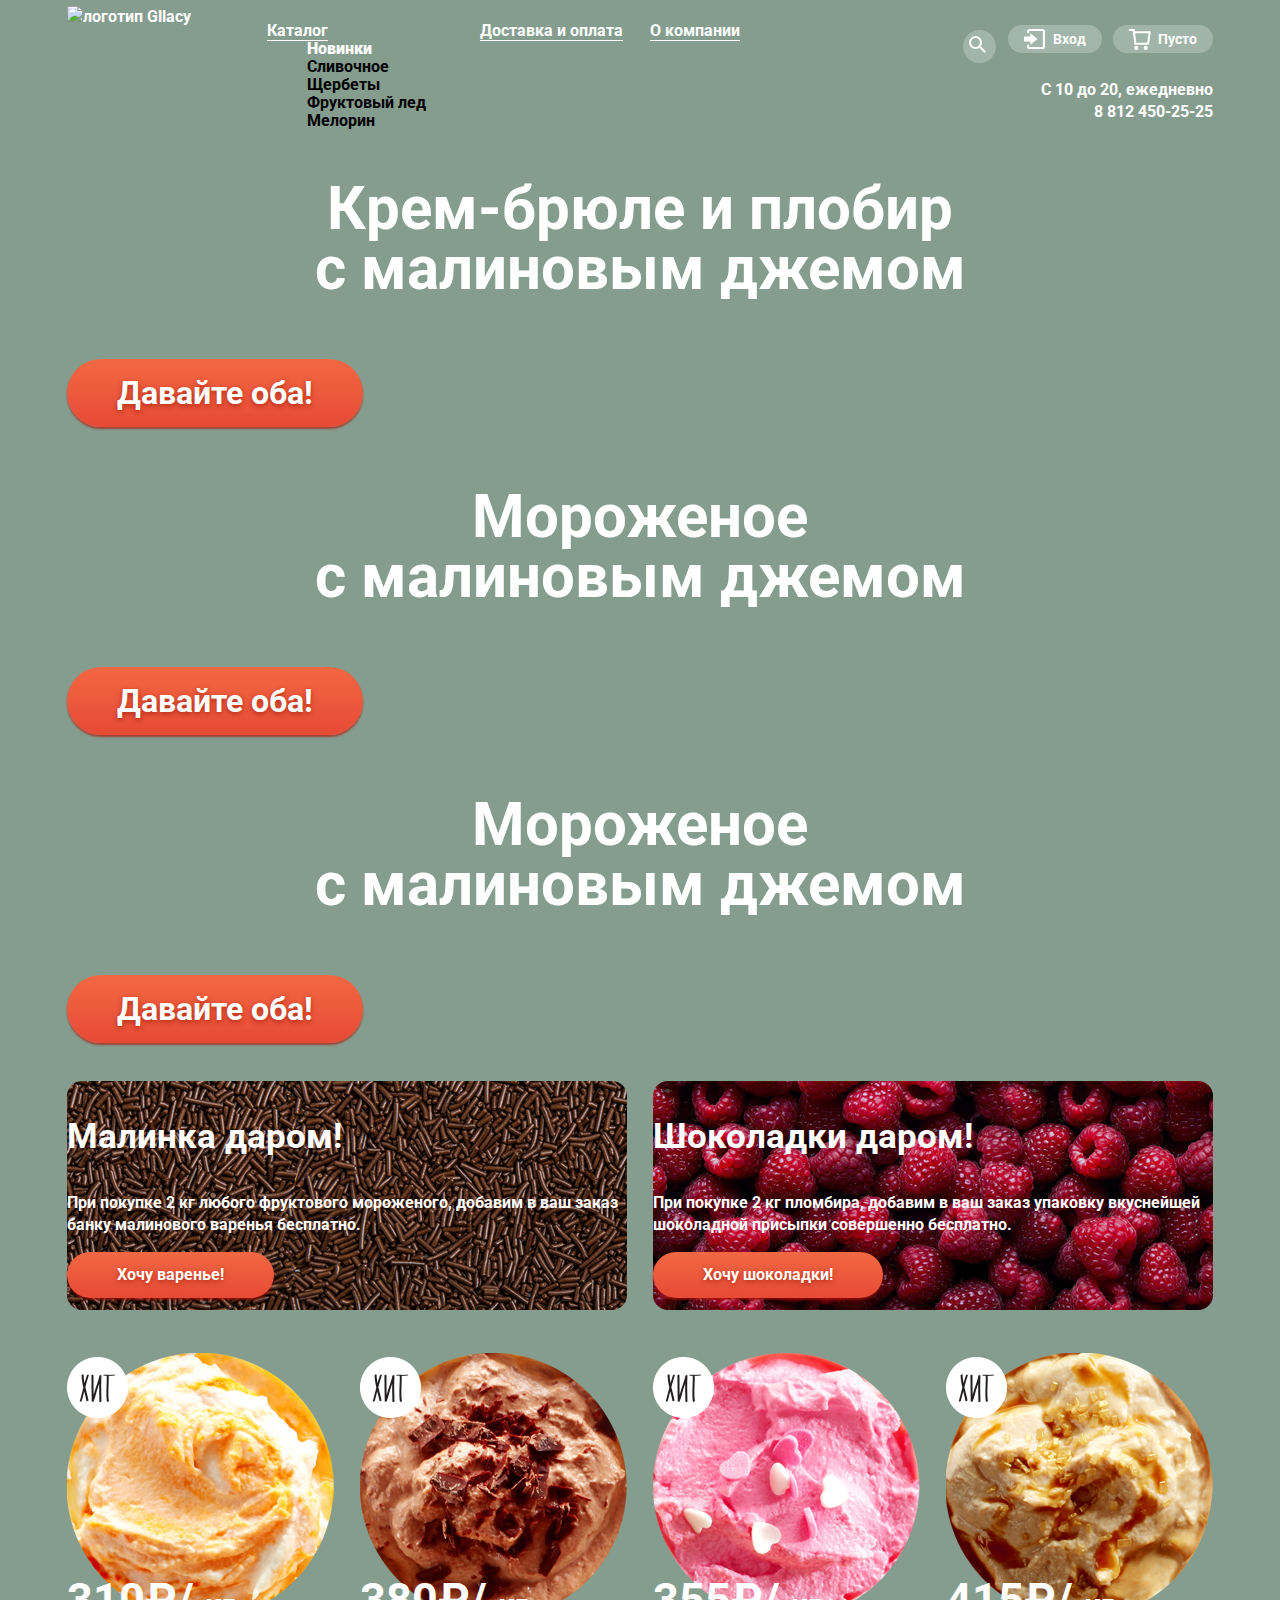
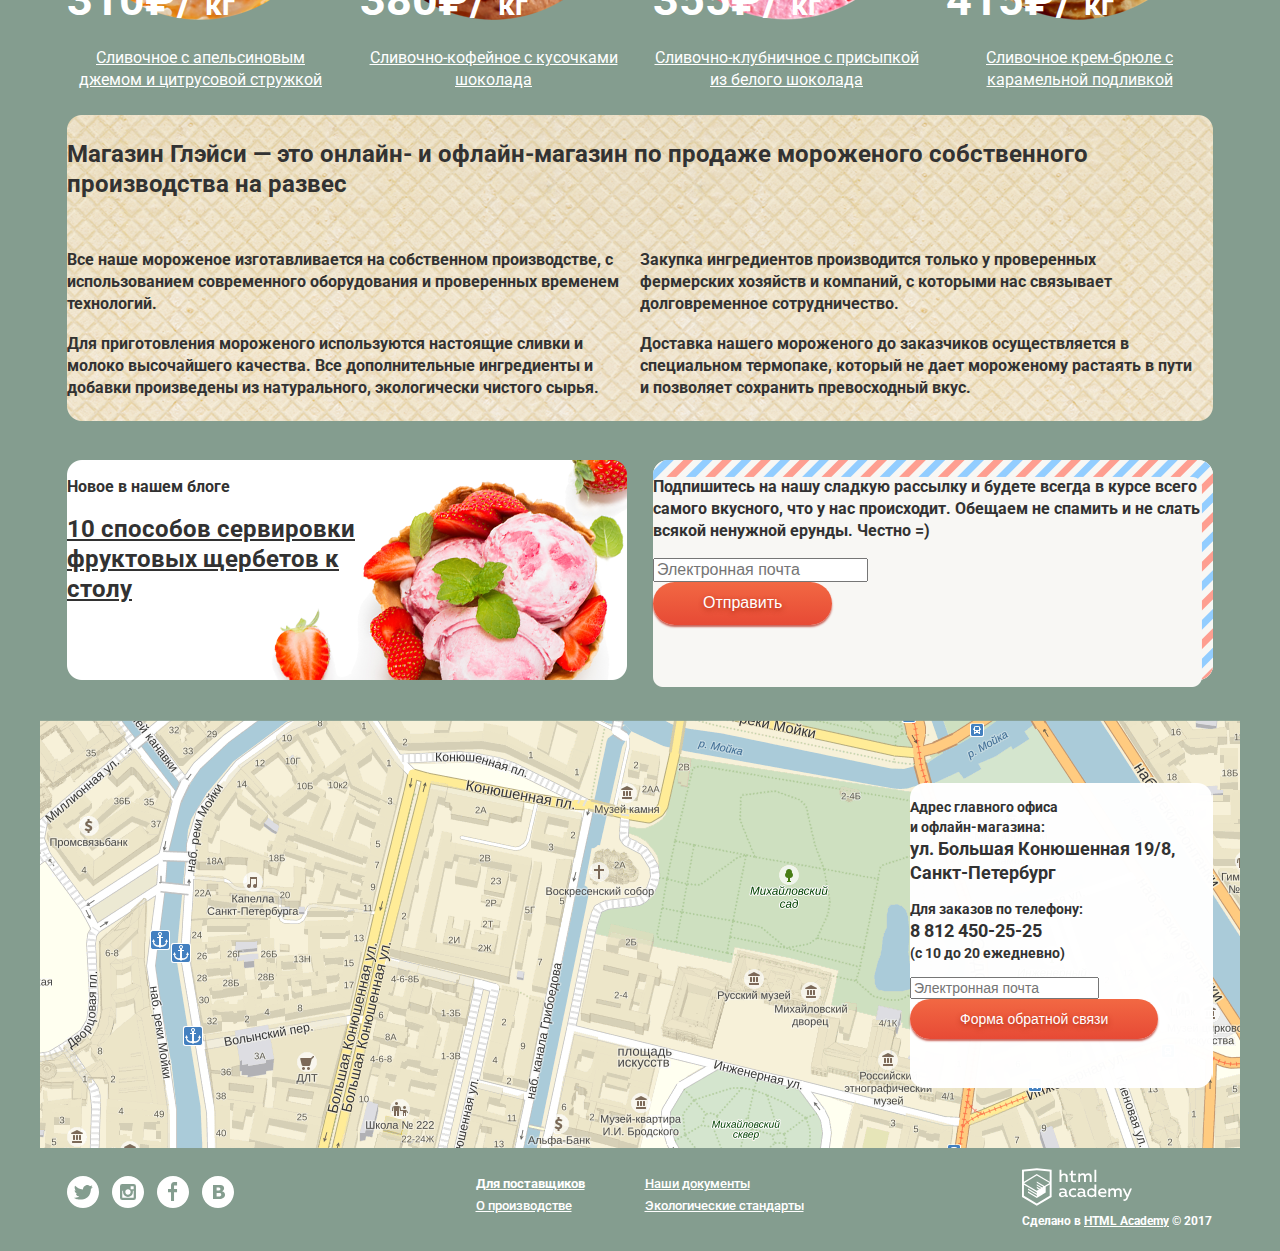
==== index.html @ 3896d51c "Сетка каталога" ====
<!DOCTYPE html>
<html lang="ru">

<head>
  <meta charset="utf-8">
  <title>HTML Academy: Глейси</title>
  <link href="css/normalize.css" rel="stylesheet">
  <link href="css/style.css" rel="stylesheet" type="text/css">
  <link href="https://fonts.googleapis.com/css?family=Roboto:400,700&amp;subset=cyrillic" rel="stylesheet">
  <!--<link href="css/outline.css" rel="stylesheet"> -->
</head>

<body>
  <header class="main-header">
    <div class="layout-header">
      <nav class="main-navigation">
        <a class="logo-header">
          <img src="img/logo.svg" alt="логотип Gllacy" width="160" height="70">
        </a>
        <ul class="site-navigation">
          <li>
            <a href="catalog.html">Каталог</a>
            <ul class="catalog-navigation">
              <li>

                <b>Новинки</b>
              </li>
              <li>
                <a href="#">Сливочное</a>
              </li>
              <li class="catalog-navigation-current">
                <a href="#">Щербеты</a>
              </li>
              <li>
                <a href="#">Фруктовый лед</a>
              </li>
              <li>
                <a href="#">Мелорин</a>
              </li>
            </ul>
          </li>
          <li>
            <a href="#">Доставка и оплата</a>
          </li>
          <li>
            <a href="#">О компании</a>
          </li>
        </ul>
        <div class="layout-header-right">
          <div class="user-navigation">
            <div class="search">
              <form class="search-form" action="https://echo.htmlacademy.ru" method="get">
                <button class="header-button" type="submit"></button>
                <!-- <input type="search" placeholder="Что ищем?"> -->
              </form>
            </div>
            <div class="login-header">
              <a class="login-link" href="login.html">Вход</a>
            </div>
            <div class="header-bag">
              <a class="bag" href="#">Пусто</a>
            </div>
          </div>
          <div class="header-contacs">
            <p class="header-mode"> С 10 до 20, ежедневно
              <br>
              <a href="tel:88124502525" class="header-tel">8 812 450-25-25</a>
            </p>
          </div>
        </div>
      </nav>
    </div>
  </header>
  <main>
    <div class="layout-container">
      <h1 class="visually-hidden">Gllacy Shop</h1>
      <section class="slider">
        <h2 class="visually-hidden">Слайдер</h2>
        <div class="main-slider">
          <div class="page-slider">
            <h3 class="slider-hidden">Крем-брюле и плобир
              <br> с малиновым джемом</h3>
            <a href="#" class="button">Давайте оба!</a>
          </div>
          <div class="page-slider">
            <h3 class="slider-hidden">Мороженое
              <br> с малиновым джемом</h3>
            <a href="#" class="button">Давайте оба!</a>
          </div>
          <div class="page-slider">
            <h3 class="slider-hidden">Мороженое
              <br> с малиновым джемом</h3>
            <a href="#" class="button">Давайте оба!</a>
          </div>
        </div>
      </section>
      <section class="gifts">
        <h2 class="visually-hidden">Акции</h2>
        <ul class="gifts-conditions">
          <li>
            <h3 class="hidden-gifts">Малинка даром!</h3>
            <p class="gifts-conditions-text">При покупке 2 кг любого фруктового мороженого, добавим в ваш заказ банку малинового варенья бесплатно.</p>
            <a href="#" class="button">Хочу варенье!</a>
          </li>
          <li>
            <h3 class="hidden-gifts">Шоколадки даром!</h3>
            <p class="gifts-conditions-text">При покупке 2 кг пломбира, добавим в ваш заказ упаковку вкуснейшей шоколадной присыпки совершенно бесплатно.</p>
            <a href="#" class="button">Хочу шоколадки!</a>
          </li>
        </ul>
      </section>
      <section class="items">
        <h2 class="visually-hidden">Товары-хиты</h2>
        <ul class="product-items">
          <li class="item-container">
            <a href="#">
              <img src="img/ice-cream1.png" alt="сливочное мороженое" width="267" height="267">
              <h3 class="hidden-icecream">Сливочное с апельсиновым джемом и цитрусовой стружкой</h3>
              <div class="price">310₽/
                <span class="kilo">кг</span>
              </div>
              <div class="item-hit"></div>
            </a>
          </li>
          <li class="item-container">
            <a href="#">
              <img src="img/ice-cream2.png" alt="сливочное мороженое" width="267" height="267">
              <h3 class="hidden-icecream">Сливочно-кофейное с кусочками шоколада</h3>
              <div class="price">380₽/
                <span class="kilo">кг</span>
              </div>
              <div class="item-hit"></div>
            </a>
          </li>
          <li class="item-container">
            <a href="#">
              <img src="img/ice-cream3.png" alt="сливочное мороженое" width="267" height="267">
              <h3 class="hidden-icecream">Сливочно-клубничное с присыпкой из белого шоколада</h3>
              <div class="price">355₽/
                <span class="kilo">кг</span>
              </div>
              <div class="item-hit"></div>
            </a>
          </li>
          <li class="item-container">
            <a href="#">
              <img src="img/ice-cream4.png" alt="сливочное мороженое" width="267" height="267">
              <h3 class="hidden-icecream">Сливочное крем-брюле с карамельной подливкой</h3>
              <div class="price">415₽/
                <span class="kilo">кг</span>
              </div>
              <div class="item-hit"></div>
            </a>
          </li>
        </ul>
      </section>
      <section class="features">
        <h2 class="visually-hidden">Преимущества</h2>
        <div class="features-container">
          <p class="features-text">Магазин Глэйси — это онлайн- и офлайн-магазин по продаже мороженого собственного производства на развес</p>
          <ul class="features-list">
            <li class="features-item">Все наше мороженое изготавливается на собственном производстве, с использованием современного оборудования и
              проверенных временем технологий.</li>
            <li class="features-item">Для приготовления мороженого используются настоящие сливки и молоко высочайшего качества. Все дополнительные
              ингредиенты и добавки произведены из натурального, экологически чистого сырья.</li>
            <li class="features-item">Закупка ингредиентов производится только у проверенных фермерских хозяйств и компаний, с которыми нас связывает
              долговременное сотрудничество.</li>
            <li class="features-item">Доставка нашего мороженого до заказчиков осуществляется в специальном термопаке, который не дает мороженому растаять
              в пути и позволяет сохранить превосходный вкус.</li>
          </ul>
        </div>
      </section>
      <section class="blog">
        <h2 class="visually-hidden">Блог и рассылка</h2>
        <article class="article-item">
          <p class="blog-new">Новое в нашем блоге</p>
          <a href="#" class="hidden-article">10 способов сервировки фруктовых щербетов к столу </a>
        </article>
        <div class="sending-email">
          <form class="sending-form" action="https://echo.htmlacademy.ru" method="post">
            <p class="sending-text">Подпишитесь на нашу сладкую рассылку и будете всегда в курсе всего самого вкусного, что у нас происходит. Обещаем
              не спамить и не слать всякой ненужной ерунды. Честно =) </p>
            <input type="email" name="sending" id="sending-id" placeholder="Электронная почта">
            <br>
            <input class="button" type="submit" value="Отправить">
          </form>
        </div>
      </section>
    </div>
    <section class="map-container">
      <h2 class="visually-hidden">Карта</h2>
      <div class="map">
        <div class="address-text">
          <p class="address">Адрес главного офиса
            <br> и офлайн-магазина:
            <br>
            <b>ул. Большая Конюшенная 19/8,
              <br> Санкт-Петербург</b>
          </p>
          <p class="tel">
            Для заказов по телефону:
            <br>
            <a href="tel:88124502525">
              <b>8 812 450-25-25</b>
            </a>
            <br> (с 10 до 20 ежедневно)</p>
          <form class="email-form" action="https://echo.htmlacademy.ru" method="post">
            <input type="email" name="email" placeholder="Электронная почта">
            <input type="submit" class="button" value="Форма обратной связи">
          </form>
        </div>
      </div>
    </section>
    </div>
  </main>
  <footer class="main-footer">
    <div class="conteiner">
      <ul class="footer-social">
        <li>
          <a class="social-button" href="#"></a>
        </li>
        <li>
          <a class="social-button" href="#"></a>
        </li>
        <li>
          <a class="social-button" href="#"></a>
        </li>
        <li>
          <a class="social-button" href="#"></a>
        </li>
      </ul>

      <ul class="footer-navigation">
        <li>
          <a href="#" class="bold-item">Для поставщиков</a>
        </li>
        <li>
          <a href="#">О производстве</a>
        </li>
        <li>
          <a href="#">Наши документы</a>
        </li>
        <li>
          <a href="#">Экологические стандарты</a>
        </li>
      </ul>

      <div class="footer-copyright">
        <a class="footer-logo" href="https://htmlacademy.ru">
          <img src="img/logo-htmlacademy-small.svg" alt="HTML Academy лого" width="110" height="40">
        </a>
        <p>Cделано в
          <a class="footer-link" href="https://htmlacademy.ru">HTML Academy</a> © 2017
        </p>
      </div>
    </div>
  </footer>


  <!-- <section class="modal modal-login">
    <h2 class="visually-hidden">Личный кабинет</h2>
    <form class="login-form" action="https://echo.htmlacademy.ru" method="post">
      <input type="email" name="email" id="email-id" placeholder="Электронная почта">
      <br>
      <input type="password" name="password" id="password-id" placeholder="Пароль">
      <br>
      <input type="submit" value="Отправить" class="button">
      <div class="links">
        <a href="#">Забыли пароль?</a>
        <br>
        <a href="#">Новая регистрация</a>
      </div>
    </form>


  </section>

  <section class="modal modal-form">
    <h2>Мы обязательно вам ответим!</h2>
    <form class="feedback" method="post" action="https://echo.htmlacademy.ru">
      <input type="text" name="name" id="name-feedback" placeholder="Как вас зовут?">
      <br>
      <input type="email" name="email" id="email-feedback" placeholder="Ваша почта для ответа?">
      <br>
      <textarea name="text" rows="6" placeholder="Напишите что-нибудь..."></textarea>
      <br>
      <input type="submit" value="Отправить" class="button">
      <br>
    </form>

    <span class="modal-close">x</span>
  </section> -->

</body>

</html>
---- css/style.css ----
body {
    margin:0;
    padding: 0;

    font-family: 'Roboto', Arial, sans-serif;
    font-size: 16px;
    line-height: 22px;
    font-weight: 700; /* не знаю как определить */
    color: #ffffff;

    background-color: #849d8f;
    background-image: url("../img/background.jpg");
    background-repeat: no-repeat;
    background-position-x: 50%;
    
}

a {
    text-decoration: none;
}

.header-tel {
    color: #ffffff;
}

.site-navigation,
.catalog-navigation,
.user-navigation {
    list-style: none;
    font-size: 16px;
    line-height: 18px;
    font-weight: 400px;
}

.site-navigation {
    color: #ffffff;    
}

.site-navigation a {
    color: #ffffff;
    border-bottom: 1px solid;
}

.site-navigation a:hover {
    background-color: #f7f6f3;
    border-radius: 50px;
    padding: 5px 10px;
    color:#333333;
    border-bottom: none;
}

.site-navigation a:focus {
    background-color: #ededed;
    border-radius: 50px;
    padding: 5px 10px;
    color:#333333;
    border-top: 1px solid #696968;
    border-bottom: none;
}

.site-navigation a:active {
    background-color: #ededed;
    border-radius: 50px;
    padding: 5px 10px;
    color:#333333;
    border-bottom: none;
}

.catalog-navigation a{
  color: #000000;
  border-bottom: none;
}

.catalog-navigation a:hover {
  background-color: #fbded7;
  color: #000000;
}


.catalog-navigation a:focus {
    background-color: #d07058;
    color: #ffffff;
}

.catalog-navigation a:active {
    background-color: #f6b5a5;
    color: #000000;
}

.login-header a {
    background-image: url("../img/entrance-wight.svg");
    background-size: 22px;
    background-repeat: no-repeat;
    width: 93px;
    height: 33px;
    font-size: 14px;
    color: #ffffff;
    line-height: 16px;
    border-radius: 40px;
    background-color: #a1b5aa;
    background-position: 16px 50%;
    padding: 6px 16px 6px 45px;   

}

.login-header a:hover {
    background-image: url("../img/entrance.svg");
    color: #000000;
    background-color: #f8f7f4;
}

.search button {
    background-image: url("../img/loupe.svg");
    background-repeat: no-repeat;
    width: 33px;
    height: 33px;
    border-radius: 50%;
    background-color: #a1b5aa;
    background-position: 40% 40%;
    border: none;
    outline: none;

}

.search button:hover {
    background-image: url("../img/loupe-black.svg");
    background-color: #f8f7f4; 
}

.header-bag a {
    background-image: url("../img/basket.svg");
    background-size: 22px;
    background-color: #a1b4a9;
    background-repeat: no-repeat;
    width: 119px;
    height: 33px;
    font-size: 14px;
    color: #ffffff;
    line-height: 16px;
    border-radius: 40px;
    background-position: 16px 50%;
    padding: 6px 16px 6px 45px;   

}

/* .header-bag a:hover {
    background-image: url("../img/basket-red.svg");
    background-repeat: no-repeat;
    color: #323232;
    background-color: #f8f7f4;
    width: 119px;
    height: 33px;
    font-size: 14px;
    line-height: 16px;
    border-radius: 40px;
    background-position: 16px 50%;
    padding: 6px 16px 6px 45px;
} */

.main-slider h3 {
    font-size: 60px;
    line-height: 60px;
    text-align: center;
}

.main-slider a {
    font-size: 32px;
    line-height: 44px;
    text-align: center;
}

.button {
    display: inline-block;
    padding: 12px 50px;
   
    
    vertical-align: top;
    color: #ffffff;
    text-decoration: none;
    text-shadow: 0 2px 5px rgba(160, 32, 11, 0.76);
   
    background: #f26843;
    background: -moz-linear-gradient(top, #f26843 0%, #e74a35 100%);
    background: -webkit-linear-gradient(top, #f26843 0%, #e74a35 100%);
    background: linear-gradient(to bottom, #f26843 0%, #e74a35 100%);
    border-radius: 100px;
    box-shadow: 0 2px 2px rgba(172, 16, 0, 0.64);
}
   
.button:hover {
    background: -moz-linear-gradient(top, #f58669 0%, #ec6f5e 100%);
    background: -webkit-linear-gradient(top, #f58669 0%, #ec6f5e 100%);
    background: linear-gradient(to bottom, #f58669 0%, #ec6f5e 100%);
    box-shadow: 0 2px 2px rgba(172, 16, 0, 1);
}
   
.button:active {
    background: -moz-linear-gradient(top, #d84732 0%, #e1613e 100%);
    background: -webkit-linear-gradient(top, #d84732 0%, #e1613e 100%);
    background: linear-gradient(to bottom, #d84732 0%, #e1613e 100%);
    box-shadow: inset 0 2px 2px rgba(172, 16, 0, 1);
}   

.gifts-conditions {
    list-style: none;
}

.gifts-conditions h3 {
    font-size: 35px;
    line-height: 41px;
}

.gifts-conditions li:first-of-type {
    background-image: url("../img/choco-back.png"); 
    width: 560px;
    height: 229px;    
}

.gifts-conditions li:last-of-type {
    background-image: url("../img/razz-back.png"); 
    width: 560px;
    height: 229px;    
}

.product-items {
    list-style: none;
}

.product-items a{
    text-decoration: none;
    color: #ffffff;
}

.product-items h3{
    font-size: 16px;
    line-height: 22px;
    font-weight: 400;
    text-decoration: underline;
    color: #ffffff;
}

.item-hit {
    background-image: url("../img/hit.svg"); /* Не получилось=((*/
   
}

.features-container {
    color: #323232;
    width: 1146px;
    height: 306px;  

    background-image: url("../img/back-fon.png");
    border-radius: 10px 10px;
    background-repeat: no-repeat;
}
.features-text {
    font-size: 24px;
    line-height: 30px;
    font-weight: 700;
}

.features-list {
    font-size: 16px;
    line-height: 22px;
    font-weight: 700;
}

.article-item {
    color: #323232;
    width: 560px;
    height: 220px;  
    background-image: url("../img/strawberry-back.png");
    border-radius: 10px 10px;    
}

.blog-new {
    font-size: 16px;
    line-height: 22px;
}

.hidden-article {
    font-size: 24px;
    line-height: 30px;
    text-decoration: underline; 
    color: #323232;
    display: block;
    width: 335px;
}

.article-item a:hover,
.article-item a:focus {
    color: #323232;
}

.sending-email {
    background-image: url("../img/mail-back.png");
    border-radius: 10px 10px;
    width: 560px;
    height: 220px; 
}

.sending-form {
    font-size: 16px;
    line-height: 22px;
    color: #323232;
    width: 549px;
    height: 211px; 

    background-image: url("../img/mail-back2.png");
      
}

.map {
    background-image: url("../img/map.png");
    width: 1200px;
    height: 430px;  
}

.address-text {
    background-image: url("../img/contacs.png");
    width: 302px;
    height: 305px;  
    font-size: 14px;
    line-height: 20px;
    color: #323232;
}

.address-text b {
    font-size: 18px;
    line-height: 24px;
    font-weight: bold;
    color: #323232
}

.address-text a:hover,
.address-text a:focus {
    color: #323232;
}

.footer-link {
    font-size: 12px;
    line-height: 18px;
    color: #ffffff;
    text-decoration: underline;
}

.footer-copyright {
    font-size: 12px;
    line-height: 18px;
    color: #ffffff;
}
.footer-copyright a:hover,
.afooter-copyright a:focus {
    color: #ffffff;
}

.footer-social {
    list-style: none;
}

.footer-navigation {
    list-style: none;
}

.login-form {
    background-image: url("../img/login-form-back.png");
    width: 313px;
    height: 252px;  
   
}

.breadcrumbs_catalog {
    color: #ffffff;
    font-size: 14px;
    line-height: 16px;
    list-style: none;
}

.breadcrumbs_catalog a {
    color: #ffffff;
    text-decoration: underline;
}

.footer-navigation a {
  color: #ffffff;
  font-size: 13px;
  line-height: 18px;
  font-weight: 500;
  text-decoration: underline;
}

a.bold-item {
    font-weight: 700;
}

.links a {
    color: #323232;
    text-decoration: underline;
}

.bag-products a {
    color: #323232;
    
}
.bag-products {
    font-size: 13px;
    line-height: 16px;
    color: #323232;
    font-weight: 600;

    
} 

.sum-text {
    font-size: 15px;
    line-height: 18px;
    color: #323232;
    font-weight: 600;
}

.items-catalog {
    color: #ffffff;
    font-weight: 700;
}

.items-catalog h3 {
    font-size: 16px;
    line-height: 22px;
    text-decoration: underline;
    font-weight: 400;
}
.price {
    font-size: 45px;
    line-height: 45px;
    color: #ffffff;
    font-weight: 700;
}

.kilo {
    font-size: 30px;
    line-height: 45px;
    color: #ffffff;
    font-weight: 700;
}

.pagination-list a {
    font-size: 16px;
    line-height: 18px;
    color: #ffffff;
    list-style: none;
}

.pagination-item-current {
    border-radius: 100%;
    background-color: #ffffff;
    display: block;
     
   
    width: 27px;
    height: 26px;
    
}

.pagination-item-current a{
    color: #323232;
    font-size: 16px;
    line-height: 18px; 
  
}

.pagination-list  {
    list-style: none;
}

.footer-social a{
    color: #ffffff;
}

form .button {
    border:none;
}

.button-catalog {
    background-color: #a6b7ad;
    color: #ffffff;
    font-size: 16px;
    line-height: 18px; 
    font-weight: bold;
    border-radius: 100px;
    border: 2px solid #ffffff;
    padding: 5px 10px;
}

.button-catalog:hover {
    background-color: #fbfcfb;
    color: #323232;
    font-size: 16px;
    line-height: 18px; 
    font-weight: bold;
}
   
.button-catalog:active {
    background-color: #eaeaea;
    box-shadow: inset 0 2px 2px rgba(138, 139, 138, 1);
}    

.sort select,
.radio-fat,
.additive-checkbox,
.range-price {
    background-color: #aabab0;
    border-radius: 50px;
    padding: 5px 10px;
    color: #ffffff;
}

.visually-hidden {
    display: none;
}

/* ---------Временно для сетки---------- */

html,
body {
/* Временно для сетки */
    
    min-height: auto;
    min-width: 1200px; 
    margin: auto; 
}

body {
    /* Временно для сетки */
  /*  background-image: url("../img/fon-test.jpg");*/
    background-size: 1200px auto;
    margin: 0 auto;
    padding: 0;
    margin-left: 0;  

    /* Временно для сетки */
    min-width: 1200px;
    min-height: auto;    
   
}

.main-header {
    margin-top: 6px;
    padding-left: 0px;
  
    /* Временно для сетки */
    min-height: 113px;
}

.layout-header {
    margin: 0 auto;
    width: 1146px;
    padding: 0;
}

.main-navigation {
    height: 100px;
    width: 100%;
    background-color: transparent; 
    padding: 0;  
    
    /* Временно для сетки */
    display: flex;
    flex-direction: row;
    justify-content: space-between;   
    flex-wrap: wrap;
    margin: 0 auto;
}



.logo-header {
    height: 65px;
    width: 155px;   
    
}

.site-navigation {
    height: 48px;
    width: 675px;
    display: flex;
    justify-content: flex-start;
}

.site-navigation li {
    margin-right: 27px;
}

.current-item {
    background-color: #d07058;
    border-radius: 40px;
    padding: 7px 15px;
    border: none;
}

.layout-header-right {
    display: flex;
    flex-direction: row;
    justify-content: flex-end;
    flex-wrap: wrap;
    align-content: flex-start;
    width: 267px;
    height: 114px;
    margin-top: 24px;
}


.user-navigation {
    height: 33px;
    width: 267px;
    display: flex;
    flex-direction: row;
    justify-content: flex-end;

}

.login-header {
    margin: 0;
    padding: 0;
    height: 33px;
    width: 93px;
    margin-right: 12px;
}

.search {
    margin-right: 12px;   
}

.header-bag {
    margin: 0;
    padding: 0;
    height: 33px;
}

.header-contacs {
    height: 58px;
    width: 267px;
}

.header-mode {
    text-align: right;
}


.layout-container {
    width: 1146px;
    margin: 0 auto; 
    padding: 0;   
  
}

.gifts {
    margin-top: 38px;
} 

.gifts-conditions {
    margin: 0;
    padding: 0;
    width: 100%;
    height: 231px;
        
    display: flex;
    flex-direction: row;
    justify-content: space-between;
    align-content: flex-start;    
    
}


.gifts-conditions li {
    width: 560px;
    height: 231px;    
}

.items {
    margin-top: 41px;
    height: 322px;
}

.product-items {
    display: flex;
    flex-direction: row;
    justify-content: space-between;
    margin: 0;
    padding: 0; 
    width: 100%;   
}

.item-container {
    width: 267px;
    height: 322px;
    margin: 0;
    padding: 0; 
}

.features {
    /* margin: 0 auto;
    padding: 0;
    width: 1146px; */
    height: 307px;    
    margin-top: 40px;
}

.features-container {
    display: flex;
    flex-direction: column;
    justify-content: flex-start;
    width: 100%;
    height: 307px;
    margin: 0;
    padding: 0;
}

.features-text {
    width: 1125px;
    height: 92px;
    text-align: left;
}

.features-list {
    list-style: none; 
    display: flex;
    flex-direction: column;
    justify-content: flex-start;
    flex-wrap: wrap;
    width: 100%;
    height: 185px;
    margin: 0;
    padding: 0;
}

.features-item {
    margin: 0;
    padding: 0;
    width: 552px;
    min-height: 84px;
}

.blog {
    /* width: 1146px;
    margin: 0 auto;
    padding: 0;
     */
    margin-top: 38px;
    height: 220px;

    display: flex;
    flex-direction: row;
    justify-content: space-between;
}

.article-item {
    margin: 0;
    padding: 0;
    width: 560px;
    height: 220px;
}

.sending-email {
    margin: 0;
    padding: 0;
    width: 560px;
    height: 220px;
}

.map-container {
    width: 1200px;
    height: 428px;
    margin: 0 auto;
    padding: 0;
    margin-top: 40px;
}

.map {
    width: 100%;
    height: 428px;
    margin: 0;
    padding: 0;  
    display: flex;
    flex-direction: row;
    justify-content: flex-end;
}

.address-text {
    margin: 0;
    padding: 0;
    width: 303px;
    height: 305px;
    margin-top: 63px;
    margin-right: 27px;
}

.main-footer {
   margin: 0 auto;
   margin-bottom: 0;
   padding: 0;
   width: 1146px;
   height: 103px;
}

.main-footer>.conteiner {
    display: flex;
    flex-direction: row;
    justify-content: space-between;
    align-items: center;
}

.footer-social {
    margin: 0;
    padding: 0;
    display: flex;
    flex-direction: row;
    width: 267px;
    height: 32px;
    justify-content: flex-start;
    margin-top: 8px;
}

.footer-social li {
    margin-right: 13px;
    padding: 0;
    width: 32px;
    height: 32px;  
}

.footer-social li:first-child {
    background-image: url(../img/twitter.svg);
    background-repeat: no-repeat;
    background-size: 32;  
}

.footer-social li:nth-child(2) {
    background-image: url(../img/instagram.svg);
    background-repeat: no-repeat;
    background-size: 32;  
}

.footer-social li:nth-child(3) {
    background-image: url(../img/fb.svg);
    background-repeat: no-repeat;
    background-size: 32;  
}

.footer-social li:nth-child(4) {
    background-image: url(../img/vk.svg);
    background-repeat: no-repeat;
    background-size: 32;  
}

.footer-navigation {
    margin: 0;
    padding: 0;
    width: 329px;
    height: 50px;
    margin-top: 18px;
    display: flex;
    flex-direction: column;
    justify-content: flex-start;
    flex-wrap: wrap;
    align-content: flex-start;
  
}

.footer-navigation li {
    width: 134px;
}

.footer-navigation li:nth-child(n+2) {
    width: 169px;
}


.footer-copyright {
    margin: 0;
    padding: 0;
    margin-top: 19px;
    width: 267px;
    height: 61px;
    display: flex;
    flex-direction: column;
    justify-content: flex-start;
    
}

.footer-copyright p {
    margin: 0;
    padding-left: 76px;
}

.footer-logo {
    padding-left: 76px;
}



/*расположение цен на товарах items */
.price {
    position: relative; 
    left: 0; 
    bottom: 130px;      
}

.hidden-icecream {
    text-align: center;
    margin-top: 21px;
}

.item-hit {
    background-image: url("../img/hit.png");
    background-repeat: no-repeat;
    background-size: 61px; 
    width: 61px;
    height: 61px;

    position: relative;
    left: 0; 
    top: -400px;  
}

/*сетка каталога */

.breadcrumbs_catalog {
    position: relative;
    top: -70px;
    margin: 0;
    padding: 0;
    display: flex;
    flex-direction: row;
    justify-content: flex-start;
    width: 267px;
    height: 22px;
} 
.breadcrumbs_catalog li{
    width: 67px;
    margin-right: 9px;
}

.filter-form {
    width: 964px;
    height: 131px;
    display: flex;
    flex-wrap: wrap;
    justify-content: space-between;
    align-content: center;
}

.sort select {
    width: 194px;
    
}

.range-price {
    width: 219px;
}

.radio-fat {
    width: 415px;
}

.additive-checkbox {
    width: 702px;
}

.button-catalog {
    width: 145px;
}

.items-catalog {
    margin-top: 38px;
    display: flex;
    flex-direction: column;
    justify-content: flex-start;
    align-content: flex-end;
    width: 1146px;
}

.product-items {
    width: 100%;
    height: 1128px;
    display: flex;
    flex-wrap: wrap;
}

.product-items li {
    width: 267px;
    height: 327px;
}

.pagination-list {
    width: 267px;
    display: flex;
    flex-direction: row;
    justify-content: flex-end;
    align-self: flex-end; 

    /* временно для сетки */
    margin-top: 100px;
}

.pagination-list li {
    
    text-align: center;
    margin: 7px; 
}
---- css/outline.css ----
.main-header {
    outline: 1px solid #fbff00;
    background-color: rgba(219, 233, 22, 0.3);
}

.logo-header {
    outline: 1px solid #fbff00;
    background-color: rgba(43, 22, 233, 0.3);
}

.site-navigation {
    outline: 1px solid #fbff00;
    background-color: rgba(233, 22, 138, 0.3);
}

.user-navigation {
    outline: 1px solid #fbff00;
    background-color: rgba(231, 111, 177, 0.3);
}

.header-contacs {
    outline: 1px solid #fbff00;
    background-color: rgba(15, 14, 70, 0.3);

}

.gifts {
    outline: 1px solid #fbff00;
    background-color: rgba(248, 234, 33, 0.2);
}

.gifts-conditions {
    outline: 1px solid #fbff00;
    background-color: rgba(248, 33, 105, 0.3);
}

.gifts li {
    outline: 1px solid #fbff00;
    background-color: rgba(15, 14, 70, 0.3);
}

.items {
    outline: 1px solid #fbff00;
    background-color: rgba(146, 23, 39, 0.3);
}

.product-items {
    outline: 1px solid #fbff00;
    background-color: rgba(248, 74, 98, 0.3);
}

.item-container {
    outline: 1px solid #fbff00;
    background-color: rgba(198, 240, 49, 0.3);
}

.features-container {
    outline: 1px solid #fbff00;
    background-color: rgba(132, 49, 240, 0.3);
}

.features-list {
    outline: 1px solid #fbff00;
    background-color: rgba(226, 33, 243, 0.3);
}

.features-item {
    outline: 1px solid #fbff00;
    background-color: rgba(82, 11, 15, 0.3);
}

.features-text {
    outline: 1px solid #fbff00;
    background-color: rgba(153, 13, 22, 0.3);
}

.blog {
    outline: 1px solid #fbff00;
    background-color: rgba(243, 26, 63, 0.3);

}

.article-item {
    outline: 1px solid #fbff00;
    background-color: rgba(91, 26, 243, 0.3);

}

.sending-email {
    outline: 1px solid #fbff00;
    background-color: rgba(91, 26, 243, 0.3);

}

.map-container {
    outline: 1px solid #fbff00;
    background-color: rgba(243, 239, 26, 0.3);

}

.address-text {
    outline: 1px solid #fbff00;
    background-color: rgba(223, 15, 15, 0.3);
}

.main-footer {
    outline: 1px solid #fbff00;
    background-color: rgba(253, 13, 193, 0.3);

}

.footer-social {
    outline: 1px solid #fbff00;
    background-color: rgba(223, 15, 15, 0.3);
}

.footer-social li {
    outline: 1px solid #fbff00;
    background-color: rgba(223, 15, 15, 0.3);
}

.footer-navigation {
    outline: 1px solid #fbff00;
    background-color: rgba(223, 15, 15, 0.3);
}

.footer-copyright  {
    outline: 1px solid #fbff00;
    background-color: rgba(223, 15, 15, 0.3);
}
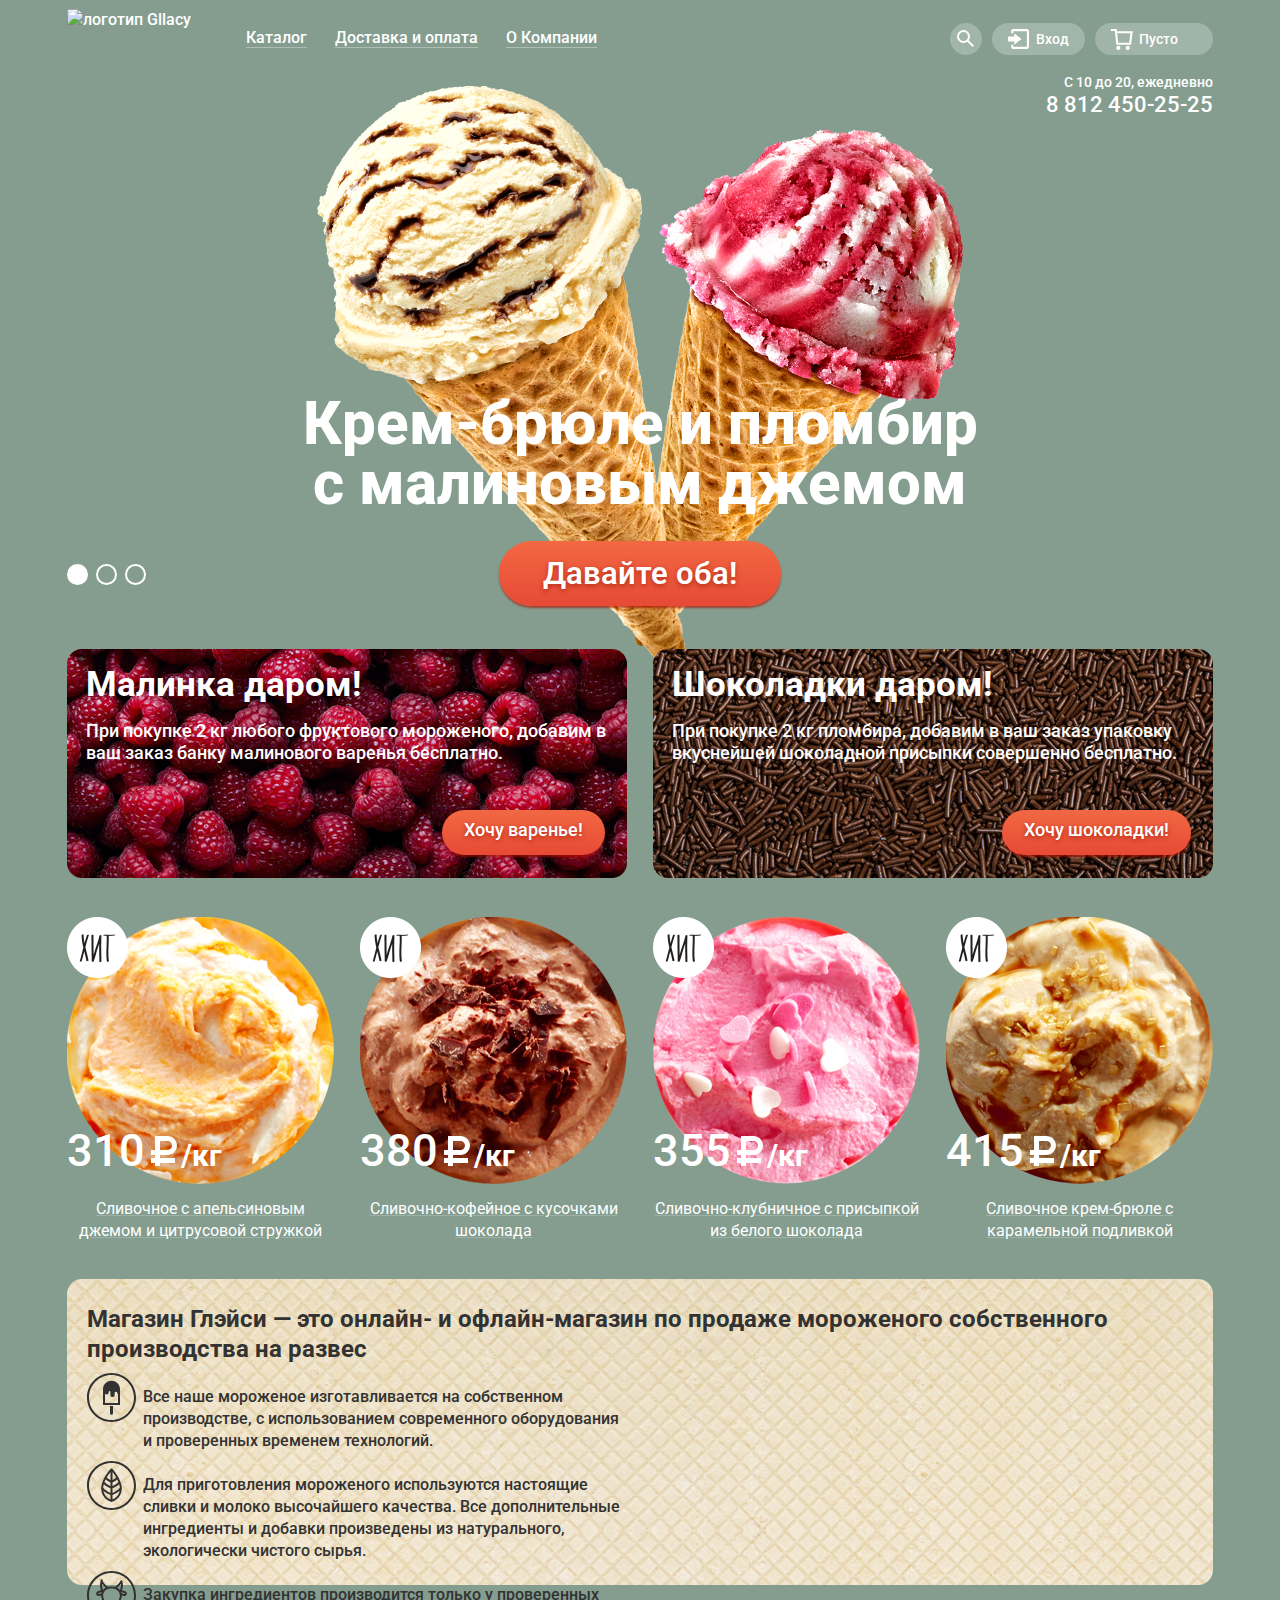
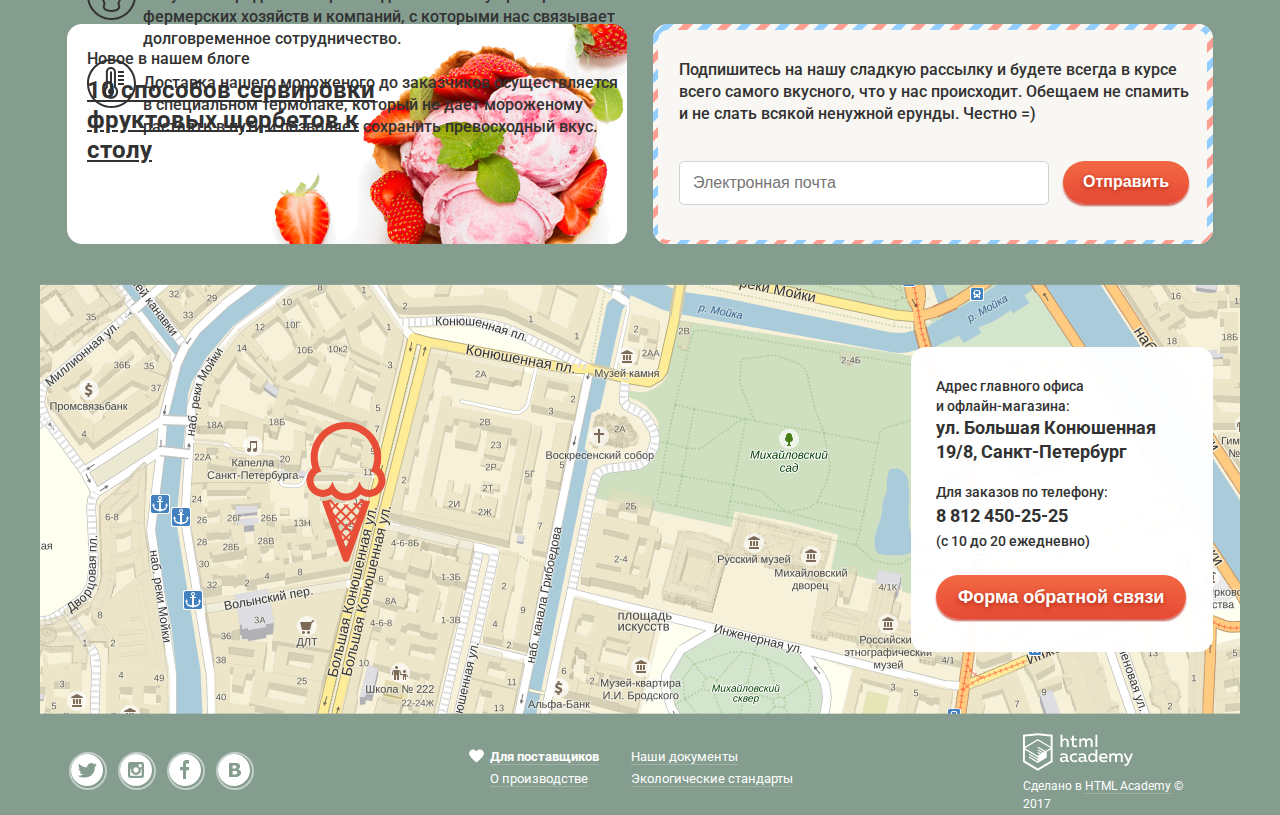
==== commit 970ce468: "Оформление декоративных элементов главной страницы" ====
--- a/index.html
+++ b/index.html
@@ -7,257 +7,265 @@
   <link href="css/normalize.css" rel="stylesheet">
   <link href="css/style.css" rel="stylesheet" type="text/css">
   <link href="https://fonts.googleapis.com/css?family=Roboto:400,700&amp;subset=cyrillic" rel="stylesheet">
-  <!--<link href="css/outline.css" rel="stylesheet"> -->
+  <link href="https://fonts.googleapis.com/css?family=Roboto:700,900,500&subset=latin,cyrillic" rel="stylesheet" type="text/css">
 </head>
 
 <body>
-  <header class="main-header">
-    <div class="layout-header">
-      <nav class="main-navigation">
-        <a class="logo-header">
-          <img src="img/logo.svg" alt="логотип Gllacy" width="160" height="70">
-        </a>
-        <ul class="site-navigation">
-          <li>
-            <a href="catalog.html">Каталог</a>
-            <ul class="catalog-navigation">
-              <li>
-
-                <b>Новинки</b>
-              </li>
-              <li>
-                <a href="#">Сливочное</a>
-              </li>
-              <li class="catalog-navigation-current">
-                <a href="#">Щербеты</a>
-              </li>
-              <li>
-                <a href="#">Фруктовый лед</a>
-              </li>
-              <li>
-                <a href="#">Мелорин</a>
+  <input class="visually-hidden" type="radio" id="product-1" name="toggle" checked>
+  <input class="visually-hidden" type="radio" id="product-2" name="toggle">
+  <input class="visually-hidden" type="radio" id="product-3" name="toggle">
+  <div class="site-wrapper">
+    <div class="container">
+      <header class="main-header">
+        <div class="layout-header">
+          <nav class="main-navigation">
+            <a class="logo-header">
+              <img src="img/logo.svg" alt="логотип Gllacy" width="154" height="64">
+            </a>
+            <ul class="site-navigation">
+              <li>
+                <a href="catalog.html">Каталог</a>
+                <!-- <ul class="catalog-navigation">
+                  <li>
+                    <b>Новинки</b>
+                  </li>
+                  <li>
+                    <a href="#">Сливочное</a>
+                  </li>
+                  <li class="catalog-navigation-current">
+                    <a href="#">Щербеты</a>
+                  </li>
+                  <li>
+                    <a href="#">Фруктовый лед</a>
+                  </li>
+                  <li>
+                    <a href="#">Мелорин</a>
+                  </li>
+                </ul> -->
+              </li>
+              <li>
+                <a href="#">Доставка и оплата</a>
+              </li>
+              <li>
+                <a href="#">О Компании</a>
               </li>
             </ul>
+            <div class="layout-header-right">
+              <div class="user-navigation">
+                <div class="search">
+                  <form class="search-form" action="https://echo.htmlacademy.ru" method="get">
+                    <button class="header-button" type="submit"></button>
+                    <!-- <input type="search" placeholder="Что ищем?"> -->
+                  </form>
+                </div>
+                <div class="login-header">
+                  <a class="login-link" href="login.html">Вход</a>
+                </div>
+                <div class="header-bag">
+                  <a class="bag" href="#">Пусто</a>
+                </div>
+              </div>
+              <div class="header-contacs">
+                <p class="header-mode"> С 10 до 20, ежедневно<br>
+                  <a href="tel:88124502525" class="header-tel">8 812 450-25-25</a>
+                </p>
+              </div>
+            </div>
+          </nav>
+        </div>
+      </header>
+      <section class="slider">
+        <div class="slider-controls">
+          <label for="product-1">Первый</label>
+          <label for="product-2">Второй</label>
+          <label for="product-3">Третий</label>
+        </div>
+        <ul class="slider-list">
+          <li class="slider-item slide" id="slide1">
+            <h3 class="slide-title">
+              Крем-брюле и пломбир с малиновым джемом
+            </h3>
+            <a class="button slide-button" href="#">Давайте оба!</a>
           </li>
-          <li>
-            <a href="#">Доставка и оплата</a>
+          <li class="slider-item slide" id="slide2">
+            <h3 class="slide-title">
+              Шоколадный пломбир и лимонный сорбет
+            </h3>
+            <a class="button slide-button" href="#">Давайте оба!</a>
           </li>
-          <li>
-            <a href="#">О компании</a>
+          <li class="slider-item slide" id="slide3">
+            <h3 class="slide-title">
+              Пломбир с помадкой и клубничный щербет
+            </h3>
+            <a class="button slide-button" href="#">Давайте оба!</a>
           </li>
         </ul>
-        <div class="layout-header-right">
-          <div class="user-navigation">
-            <div class="search">
-              <form class="search-form" action="https://echo.htmlacademy.ru" method="get">
-                <button class="header-button" type="submit"></button>
-                <!-- <input type="search" placeholder="Что ищем?"> -->
+      </section>
+      <main>
+        <div class="layout-container">
+          <h1 class="visually-hidden">Gllacy Shop</h1>
+          <section class="gifts">
+            <h2 class="visually-hidden">Акции</h2>
+            <ul class="gifts-conditions">
+              <li>
+                <h3 class="hidden-gifts">Малинка даром!</h3>
+                <p class="gifts-conditions-text">При покупке 2 кг любого фруктового мороженого, добавим в ваш заказ банку малинового варенья бесплатно.</p>
+                <a href="#" class="button">Хочу варенье!</a>
+              </li>
+              <li>
+                <h3 class="hidden-gifts">Шоколадки даром!</h3>
+                <p class="gifts-conditions-text">При покупке 2 кг пломбира, добавим в ваш заказ упаковку вкуснейшей шоколадной присыпки совершенно бесплатно.</p>
+                <a href="#" class="button">Хочу шоколадки!</a>
+              </li>
+            </ul>
+          </section>
+          <section class="items">
+            <h2 class="visually-hidden">Товары-хиты</h2>
+            <ul class="product-items">
+              <li class="item-container">
+                <a href="#">
+                  <img src="img/ice-cream1.png" alt="сливочное мороженое" width="267" height="267">
+                  <h3 class="hidden-icecream">Сливочное с апельсиновым джемом и цитрусовой стружкой</h3>
+                  <div class="price">310<span class="currency"></span><span class="kilo">/кг</span>
+                  </div>
+                  <div class="item-hit"></div>
+                </a>
+              </li>
+              <li class="item-container">
+                <a href="#">
+                  <img src="img/ice-cream2.png" alt="сливочное мороженое" width="267" height="267">
+                  <h3 class="hidden-icecream">Сливочно-кофейное с кусочками шоколада</h3>
+                  <div class="price">380<span class="currency"></span><span class="kilo">/кг</span>
+                  </div>
+                  <div class="item-hit"></div>
+                </a>
+              </li>
+              <li class="item-container">
+                <a href="#">
+                  <img src="img/ice-cream3.png" alt="сливочное мороженое" width="267" height="267">
+                  <h3 class="hidden-icecream">Сливочно-клубничное с присыпкой из белого шоколада</h3>
+                  <div class="price">355<span class="currency"></span><span class="kilo">/кг</span>
+                  </div>
+                  <div class="item-hit"></div>
+                </a>
+              </li>
+              <li class="item-container">
+                <a href="#">
+                  <img src="img/ice-cream4.png" alt="сливочное мороженое" width="267" height="267">
+                  <h3 class="hidden-icecream">Сливочное крем-брюле с карамельной подливкой</h3>
+                  <div class="price">415<span class="currency"></span><span class="kilo">/кг</span>
+                  </div>
+                  <div class="item-hit"></div>
+                </a>
+              </li>
+            </ul>
+          </section>
+          <section class="features">
+            <h2 class="visually-hidden">Преимущества</h2>
+            <div class="features-container">
+              <p class="features-text">Магазин Глэйси — это онлайн- и офлайн-магазин по продаже мороженого собственного производства на развес</p>
+              <ul class="features-list">
+                <li class="features-item">Все наше мороженое изготавливается на собственном производстве, с использованием современного оборудования
+                  и проверенных временем технологий.</li>
+                <li class="features-item">Для приготовления мороженого используются настоящие сливки и молоко высочайшего качества. Все дополнительные
+                  ингредиенты и добавки произведены из натурального, экологически чистого сырья.</li>
+                <li class="features-item">Закупка ингредиентов производится только у проверенных фермерских хозяйств и компаний, с которыми нас связывает
+                  долговременное сотрудничество.</li>
+                <li class="features-item">Доставка нашего мороженого до заказчиков осуществляется в специальном термопаке, который не дает мороженому
+                  растаять в пути и позволяет сохранить превосходный вкус.</li>
+              </ul>
+            </div>
+          </section>
+          <section class="blog">
+            <h2 class="visually-hidden">Блог и рассылка</h2>
+            <article class="article-item">
+              <p class="blog-new">Новое в нашем блоге</p>
+              <a href="#" class="hidden-article">10 способов сервировки фруктовых щербетов к столу </a>
+            </article>
+            <div class="sending-email">
+              <form class="sending-form" action="https://echo.htmlacademy.ru" method="post">
+                <p class="sending-text">Подпишитесь на нашу сладкую рассылку и будете всегда в курсе всего самого вкусного, что у нас происходит.
+                  Обещаем не спамить и не слать всякой ненужной ерунды. Честно =) </p>
+                <input type="email" name="sending" id="sending-id" placeholder="Электронная почта">               
+                <input class="button" type="submit" value="Отправить">
               </form>
             </div>
-            <div class="login-header">
-              <a class="login-link" href="login.html">Вход</a>
+          </section>
+        </div> 
+        
+          <section class="map-container">
+            <h2 class="visually-hidden">Карта</h2>
+            <div class="map">
+              <div class="pin"></div>
+              <div class="address-text">
+                <p class="address">Адрес главного офиса
+                  <br> и офлайн-магазина:
+                  <br>
+                  <b>ул. Большая Конюшенная<br>
+                    19/8, Санкт-Петербург</b>
+                </p>
+                <p class="tel">
+                  Для заказов по телефону:
+                  <br>
+                  <a href="tel:88124502525">
+                    <b>8 812 450-25-25</b>
+                  </a>
+                  <br> (с 10 до 20 ежедневно)</p>
+                <form class="email-form" action="https://echo.htmlacademy.ru" method="post">
+                 <input type="submit" class="button" value="Форма обратной связи">
+                </form>
+              </div>
             </div>
-            <div class="header-bag">
-              <a class="bag" href="#">Пусто</a>
-            </div>
-          </div>
-          <div class="header-contacs">
-            <p class="header-mode"> С 10 до 20, ежедневно
-              <br>
-              <a href="tel:88124502525" class="header-tel">8 812 450-25-25</a>
+          </section>
+         
+      </main>
+      <footer class="main-footer">
+        <div class="conteiner">
+          <ul class="footer-social">
+            <li>
+              <a class="social-button" href="#"></a>
+            </li>
+            <li>
+              <a class="social-button" href="#"></a>
+            </li>
+            <li>
+              <a class="social-button" href="#"></a>
+            </li>
+            <li>
+              <a class="social-button" href="#"></a>
+            </li>
+          </ul>
+          <ul class="footer-navigation">
+            <li class="heart">
+              <a href="#" class="bold-item">Для поставщиков</a>
+            </li>
+            <li>
+              <a href="#">О производстве</a>
+            </li>
+            <li>
+              <a href="#">Наши документы</a>
+            </li>
+            <li>
+              <a href="#">Экологические стандарты</a>
+            </li>
+          </ul>
+          <div class="footer-copyright">
+            <a class="footer-logo" href="https://htmlacademy.ru">
+              <img src="img/logo-htmlacademy-small.svg" alt="HTML Academy лого" width="110" height="40">
+            </a>
+            <p>Cделано в
+              <a class="footer-link" href="https://htmlacademy.ru">HTML Academy</a> © 2017
             </p>
           </div>
         </div>
-      </nav>
+      </footer>
+
     </div>
-  </header>
-  <main>
-    <div class="layout-container">
-      <h1 class="visually-hidden">Gllacy Shop</h1>
-      <section class="slider">
-        <h2 class="visually-hidden">Слайдер</h2>
-        <div class="main-slider">
-          <div class="page-slider">
-            <h3 class="slider-hidden">Крем-брюле и плобир
-              <br> с малиновым джемом</h3>
-            <a href="#" class="button">Давайте оба!</a>
-          </div>
-          <div class="page-slider">
-            <h3 class="slider-hidden">Мороженое
-              <br> с малиновым джемом</h3>
-            <a href="#" class="button">Давайте оба!</a>
-          </div>
-          <div class="page-slider">
-            <h3 class="slider-hidden">Мороженое
-              <br> с малиновым джемом</h3>
-            <a href="#" class="button">Давайте оба!</a>
-          </div>
-        </div>
-      </section>
-      <section class="gifts">
-        <h2 class="visually-hidden">Акции</h2>
-        <ul class="gifts-conditions">
-          <li>
-            <h3 class="hidden-gifts">Малинка даром!</h3>
-            <p class="gifts-conditions-text">При покупке 2 кг любого фруктового мороженого, добавим в ваш заказ банку малинового варенья бесплатно.</p>
-            <a href="#" class="button">Хочу варенье!</a>
-          </li>
-          <li>
-            <h3 class="hidden-gifts">Шоколадки даром!</h3>
-            <p class="gifts-conditions-text">При покупке 2 кг пломбира, добавим в ваш заказ упаковку вкуснейшей шоколадной присыпки совершенно бесплатно.</p>
-            <a href="#" class="button">Хочу шоколадки!</a>
-          </li>
-        </ul>
-      </section>
-      <section class="items">
-        <h2 class="visually-hidden">Товары-хиты</h2>
-        <ul class="product-items">
-          <li class="item-container">
-            <a href="#">
-              <img src="img/ice-cream1.png" alt="сливочное мороженое" width="267" height="267">
-              <h3 class="hidden-icecream">Сливочное с апельсиновым джемом и цитрусовой стружкой</h3>
-              <div class="price">310₽/
-                <span class="kilo">кг</span>
-              </div>
-              <div class="item-hit"></div>
-            </a>
-          </li>
-          <li class="item-container">
-            <a href="#">
-              <img src="img/ice-cream2.png" alt="сливочное мороженое" width="267" height="267">
-              <h3 class="hidden-icecream">Сливочно-кофейное с кусочками шоколада</h3>
-              <div class="price">380₽/
-                <span class="kilo">кг</span>
-              </div>
-              <div class="item-hit"></div>
-            </a>
-          </li>
-          <li class="item-container">
-            <a href="#">
-              <img src="img/ice-cream3.png" alt="сливочное мороженое" width="267" height="267">
-              <h3 class="hidden-icecream">Сливочно-клубничное с присыпкой из белого шоколада</h3>
-              <div class="price">355₽/
-                <span class="kilo">кг</span>
-              </div>
-              <div class="item-hit"></div>
-            </a>
-          </li>
-          <li class="item-container">
-            <a href="#">
-              <img src="img/ice-cream4.png" alt="сливочное мороженое" width="267" height="267">
-              <h3 class="hidden-icecream">Сливочное крем-брюле с карамельной подливкой</h3>
-              <div class="price">415₽/
-                <span class="kilo">кг</span>
-              </div>
-              <div class="item-hit"></div>
-            </a>
-          </li>
-        </ul>
-      </section>
-      <section class="features">
-        <h2 class="visually-hidden">Преимущества</h2>
-        <div class="features-container">
-          <p class="features-text">Магазин Глэйси — это онлайн- и офлайн-магазин по продаже мороженого собственного производства на развес</p>
-          <ul class="features-list">
-            <li class="features-item">Все наше мороженое изготавливается на собственном производстве, с использованием современного оборудования и
-              проверенных временем технологий.</li>
-            <li class="features-item">Для приготовления мороженого используются настоящие сливки и молоко высочайшего качества. Все дополнительные
-              ингредиенты и добавки произведены из натурального, экологически чистого сырья.</li>
-            <li class="features-item">Закупка ингредиентов производится только у проверенных фермерских хозяйств и компаний, с которыми нас связывает
-              долговременное сотрудничество.</li>
-            <li class="features-item">Доставка нашего мороженого до заказчиков осуществляется в специальном термопаке, который не дает мороженому растаять
-              в пути и позволяет сохранить превосходный вкус.</li>
-          </ul>
-        </div>
-      </section>
-      <section class="blog">
-        <h2 class="visually-hidden">Блог и рассылка</h2>
-        <article class="article-item">
-          <p class="blog-new">Новое в нашем блоге</p>
-          <a href="#" class="hidden-article">10 способов сервировки фруктовых щербетов к столу </a>
-        </article>
-        <div class="sending-email">
-          <form class="sending-form" action="https://echo.htmlacademy.ru" method="post">
-            <p class="sending-text">Подпишитесь на нашу сладкую рассылку и будете всегда в курсе всего самого вкусного, что у нас происходит. Обещаем
-              не спамить и не слать всякой ненужной ерунды. Честно =) </p>
-            <input type="email" name="sending" id="sending-id" placeholder="Электронная почта">
-            <br>
-            <input class="button" type="submit" value="Отправить">
-          </form>
-        </div>
-      </section>
-    </div>
-    <section class="map-container">
-      <h2 class="visually-hidden">Карта</h2>
-      <div class="map">
-        <div class="address-text">
-          <p class="address">Адрес главного офиса
-            <br> и офлайн-магазина:
-            <br>
-            <b>ул. Большая Конюшенная 19/8,
-              <br> Санкт-Петербург</b>
-          </p>
-          <p class="tel">
-            Для заказов по телефону:
-            <br>
-            <a href="tel:88124502525">
-              <b>8 812 450-25-25</b>
-            </a>
-            <br> (с 10 до 20 ежедневно)</p>
-          <form class="email-form" action="https://echo.htmlacademy.ru" method="post">
-            <input type="email" name="email" placeholder="Электронная почта">
-            <input type="submit" class="button" value="Форма обратной связи">
-          </form>
-        </div>
-      </div>
-    </section>
-    </div>
-  </main>
-  <footer class="main-footer">
-    <div class="conteiner">
-      <ul class="footer-social">
-        <li>
-          <a class="social-button" href="#"></a>
-        </li>
-        <li>
-          <a class="social-button" href="#"></a>
-        </li>
-        <li>
-          <a class="social-button" href="#"></a>
-        </li>
-        <li>
-          <a class="social-button" href="#"></a>
-        </li>
-      </ul>
-
-      <ul class="footer-navigation">
-        <li>
-          <a href="#" class="bold-item">Для поставщиков</a>
-        </li>
-        <li>
-          <a href="#">О производстве</a>
-        </li>
-        <li>
-          <a href="#">Наши документы</a>
-        </li>
-        <li>
-          <a href="#">Экологические стандарты</a>
-        </li>
-      </ul>
-
-      <div class="footer-copyright">
-        <a class="footer-logo" href="https://htmlacademy.ru">
-          <img src="img/logo-htmlacademy-small.svg" alt="HTML Academy лого" width="110" height="40">
-        </a>
-        <p>Cделано в
-          <a class="footer-link" href="https://htmlacademy.ru">HTML Academy</a> © 2017
-        </p>
-      </div>
-    </div>
-  </footer>
-
-
-  <!-- <section class="modal modal-login">
+  </div>
+</body>
+
+</html>
+<!-- <section class="modal modal-login">
     <h2 class="visually-hidden">Личный кабинет</h2>
     <form class="login-form" action="https://echo.htmlacademy.ru" method="post">
       <input type="email" name="email" id="email-id" placeholder="Электронная почта">
@@ -289,8 +297,4 @@
     </form>
 
     <span class="modal-close">x</span>
-  </section> -->
-
-</body>
-
-</html>+  </section> -->--- a/css/style.css
+++ b/css/style.css
@@ -5,7 +5,7 @@
     font-family: 'Roboto', Arial, sans-serif;
     font-size: 16px;
     line-height: 22px;
-    font-weight: 700; /* не знаю как определить */
+    font-weight: 500; /* не знаю как определить */
     color: #ffffff;
 
     background-color: #849d8f;
@@ -29,7 +29,7 @@
     list-style: none;
     font-size: 16px;
     line-height: 18px;
-    font-weight: 400px;
+    font-weight: 500px;
 }
 
 .site-navigation {
@@ -38,7 +38,7 @@
 
 .site-navigation a {
     color: #ffffff;
-    border-bottom: 1px solid;
+    border-bottom: 1px solid #adbdb4; 
 }
 
 .site-navigation a:hover {
@@ -89,18 +89,14 @@
 
 .login-header a {
     background-image: url("../img/entrance-wight.svg");
-    background-size: 22px;
-    background-repeat: no-repeat;
-    width: 93px;
-    height: 33px;
+    background-size: 22px 22px;
+    background-repeat: no-repeat;
+    border-radius: 40px;
+    background-position: 16px 50%;
+    background-color: #a1b5aa;
     font-size: 14px;
     color: #ffffff;
     line-height: 16px;
-    border-radius: 40px;
-    background-color: #a1b5aa;
-    background-position: 16px 50%;
-    padding: 6px 16px 6px 45px;   
-
 }
 
 .login-header a:hover {
@@ -112,11 +108,11 @@
 .search button {
     background-image: url("../img/loupe.svg");
     background-repeat: no-repeat;
-    width: 33px;
-    height: 33px;
+    width: 32px;
+    height: 32px;
     border-radius: 50%;
     background-color: #a1b5aa;
-    background-position: 40% 40%;
+    background-position: 46% 46%;
     border: none;
     outline: none;
 
@@ -132,14 +128,11 @@
     background-size: 22px;
     background-color: #a1b4a9;
     background-repeat: no-repeat;
-    width: 119px;
-    height: 33px;
     font-size: 14px;
     color: #ffffff;
     line-height: 16px;
     border-radius: 40px;
     background-position: 16px 50%;
-    padding: 6px 16px 6px 45px;   
 
 }
 
@@ -170,8 +163,8 @@
 }
 
 .button {
-    display: inline-block;
-    padding: 12px 50px;
+    display: inline-block; 
+    padding: 10px 50px;
    
     
     vertical-align: top;
@@ -211,17 +204,17 @@
 }
 
 .gifts-conditions li:first-of-type {
+    background-image: url("../img/razz-back.png"); 
+    width: 560px;
+    height: 229px;    
+}
+
+.gifts-conditions li:last-of-type {
     background-image: url("../img/choco-back.png"); 
     width: 560px;
     height: 229px;    
 }
 
-.gifts-conditions li:last-of-type {
-    background-image: url("../img/razz-back.png"); 
-    width: 560px;
-    height: 229px;    
-}
-
 .product-items {
     list-style: none;
 }
@@ -231,18 +224,17 @@
     color: #ffffff;
 }
 
-.product-items h3{
+
+.product-items  h3{
     font-size: 16px;
     line-height: 22px;
     font-weight: 400;
+    color: #ffffff;
     text-decoration: underline;
-    color: #ffffff;
-}
-
-.item-hit {
-    background-image: url("../img/hit.svg"); /* Не получилось=((*/
-   
-}
+    text-decoration-color: #9db1a5;  
+}
+
+
 
 .features-container {
     color: #323232;
@@ -252,6 +244,7 @@
     background-image: url("../img/back-fon.png");
     border-radius: 10px 10px;
     background-repeat: no-repeat;
+    position: relative;
 }
 .features-text {
     font-size: 24px;
@@ -262,7 +255,7 @@
 .features-list {
     font-size: 16px;
     line-height: 22px;
-    font-weight: 700;
+    font-weight: 500;
 }
 
 .article-item {
@@ -281,10 +274,11 @@
 .hidden-article {
     font-size: 24px;
     line-height: 30px;
+    font-weight: 700;
     text-decoration: underline; 
     color: #323232;
     display: block;
-    width: 335px;
+    width: 290px;
 }
 
 .article-item a:hover,
@@ -295,19 +289,26 @@
 .sending-email {
     background-image: url("../img/mail-back.png");
     border-radius: 10px 10px;
+    background-repeat: no-repeat;
     width: 560px;
-    height: 220px; 
+    height: 220px;
+    position: relative; 
 }
 
 .sending-form {
     font-size: 16px;
     line-height: 22px;
     color: #323232;
-    width: 549px;
-    height: 211px; 
+    width: 550px;
+    height: 210px; 
 
     background-image: url("../img/mail-back2.png");
-      
+    border-radius: 10px 10px;  
+    background-repeat: no-repeat;  
+    left: 5px;
+    top: 5px;
+    position: absolute;
+
 }
 
 .map {
@@ -318,7 +319,8 @@
 
 .address-text {
     background-image: url("../img/contacs.png");
-    width: 302px;
+    background-repeat: no-repeat;
+    width: 306px;
     height: 305px;  
     font-size: 14px;
     line-height: 20px;
@@ -332,6 +334,13 @@
     color: #323232
 }
 
+.address-text .tel {
+    font-size: 14px;
+    line-height: 24px;
+    
+}
+
+
 .address-text a:hover,
 .address-text a:focus {
     color: #323232;
@@ -341,12 +350,13 @@
     font-size: 12px;
     line-height: 18px;
     color: #ffffff;
-    text-decoration: underline;
+    border-bottom: 1px solid #9db1a5;
 }
 
 .footer-copyright {
     font-size: 12px;
     line-height: 18px;
+    font-weight: 400;
     color: #ffffff;
 }
 .footer-copyright a:hover,
@@ -385,11 +395,11 @@
   color: #ffffff;
   font-size: 13px;
   line-height: 18px;
-  font-weight: 500;
-  text-decoration: underline;
-}
-
-a.bold-item {
+  font-weight: 400;
+  border-bottom: 1px solid #9db1a5;
+}
+
+.footer-navigation .bold-item {
     font-weight: 700;
 }
 
@@ -515,7 +525,10 @@
 }
 
 .visually-hidden {
-    display: none;
+    position: absolute;    
+    width: 1px;
+    height: 1px;
+    clip: rect(0, 0, 0, 0);
 }
 
 /* ---------Временно для сетки---------- */
@@ -544,9 +557,8 @@
 }
 
 .main-header {
-    margin-top: 6px;
-    padding-left: 0px;
-  
+    margin-top: 9px;
+   
     /* Временно для сетки */
     min-height: 113px;
 }
@@ -567,27 +579,27 @@
     display: flex;
     flex-direction: row;
     justify-content: space-between;   
-    flex-wrap: wrap;
     margin: 0 auto;
 }
 
 
 
 .logo-header {
-    height: 65px;
-    width: 155px;   
+    height: 64px;
+    width: 154px;   
     
 }
 
 .site-navigation {
-    height: 48px;
     width: 675px;
     display: flex;
     justify-content: flex-start;
+    padding-left: 0;
 }
 
 .site-navigation li {
-    margin-right: 27px;
+    margin-right: 28px;
+    margin-top: 4px;
 }
 
 .current-item {
@@ -605,12 +617,11 @@
     align-content: flex-start;
     width: 267px;
     height: 114px;
-    margin-top: 24px;
+    margin-top: 14px;
 }
 
 
 .user-navigation {
-    height: 33px;
     width: 267px;
     display: flex;
     flex-direction: row;
@@ -618,34 +629,44 @@
 
 }
 
+.search {
+    margin-right: 10px;   
+}
+
 .login-header {
-    margin: 0;
-    padding: 0;
-    height: 33px;
-    width: 93px;
-    margin-right: 12px;
-}
-
-.search {
-    margin-right: 12px;   
-}
-
-.header-bag {
-    margin: 0;
-    padding: 0;
-    height: 33px;
-}
+   
+    margin-right: 10px;
+}
+
+.login-link {
+   display: block;
+   padding: 8px 16px 8px 44px;
+
+}
+
+.bag {
+    display: block;
+    padding: 8px 35px 8px 44px;
+}
+
 
 .header-contacs {
+    font-size: 14px;
+    line-height: 21px;
+    font-weight: 500;
     height: 58px;
     width: 267px;
+
 }
 
 .header-mode {
     text-align: right;
 }
 
-
+.header-mode a {
+    font-size: 22px;
+    line-height: 24px;
+}
 .layout-container {
     width: 1146px;
     margin: 0 auto; 
@@ -654,7 +675,7 @@
 }
 
 .gifts {
-    margin-top: 38px;
+    margin-top: 43px;
 } 
 
 .gifts-conditions {
@@ -670,14 +691,44 @@
     
 }
 
-
 .gifts-conditions li {
     width: 560px;
-    height: 231px;    
-}
+    height: 231px;  
+    display: flex;
+    flex-direction: column;
+    justify-content: flex-start;
+    align-items: flex-start;
+    
+
+}
+
+.hidden-gifts {
+    margin: 15px 19px 0 19px;
+    margin-top: 15px;
+    margin-left: 19px;
+    
+} 
+
+.gifts-conditions-text {
+    font-size: 18px;
+    font-weight: 500;
+    line-height: 22px;
+    margin: 15px 19px 0 19px;
+    
+}
+
+.gifts-conditions a { 
+    margin: 46px 22px 0 0;
+    padding: 09px 22px 14px;
+    font-size: 18px;
+    display: inline-block;
+    align-self: flex-end;
+}
+
+
 
 .items {
-    margin-top: 41px;
+    margin-top: 37px;
     height: 322px;
 }
 
@@ -695,12 +746,11 @@
     height: 322px;
     margin: 0;
     padding: 0; 
+    
+
 }
 
 .features {
-    /* margin: 0 auto;
-    padding: 0;
-    width: 1146px; */
     height: 307px;    
     margin-top: 40px;
 }
@@ -710,7 +760,6 @@
     flex-direction: column;
     justify-content: flex-start;
     width: 100%;
-    height: 307px;
     margin: 0;
     padding: 0;
 }
@@ -719,32 +768,58 @@
     width: 1125px;
     height: 92px;
     text-align: left;
+    margin: 25px 20px 0 20px; 
 }
 
 .features-list {
+    margin: 0;
+    padding: 0;
     list-style: none; 
     display: flex;
     flex-direction: column;
     justify-content: flex-start;
     flex-wrap: wrap;
-    width: 100%;
-    height: 185px;
-    margin: 0;
-    padding: 0;
+    /* width: 100%; */
+
+    margin-left: 20px; 
+    margin-right: 20px;
+    margin-top: 9px;
+       
 }
 
 .features-item {
     margin: 0;
-    padding: 0;
-    width: 552px;
-    min-height: 84px;
+    padding: 13px 25px 09px 56px; 
+    width: 485px;
+    
+
+}
+
+.features-item:first-child {
+    background-image: url(../img/ice-cream.svg);
+    background-repeat: no-repeat;
+    background-size: 49px;
+}
+
+.features-item:nth-child(2) {
+    background-image: url(../img/eco.svg);
+    background-repeat: no-repeat;
+    background-size: 49px;       
+}
+
+.features-item:nth-child(3) {
+    background-image: url(../img/cow.svg);
+    background-repeat: no-repeat;
+    background-size: 49px;
+}
+
+.features-item:last-child {
+    background-image: url(../img/thermometer.svg);
+    background-repeat: no-repeat;
+    background-size: 49px;    
 }
 
 .blog {
-    /* width: 1146px;
-    margin: 0 auto;
-    padding: 0;
-     */
     margin-top: 38px;
     height: 220px;
 
@@ -760,49 +835,112 @@
     height: 220px;
 }
 
+.blog-new {
+    margin: 0;
+    margin-top: 24px;
+    margin-left: 20px;
+}
+
+.hidden-article {
+    margin: 0;
+    margin-top: 5px;
+    margin-left: 20px;
+}
+
 .sending-email {
     margin: 0;
     padding: 0;
     width: 560px;
     height: 220px;
-}
+
+}
+
+ .sending-form {
+    margin: 0;
+    padding: 14px 0 0 21px;
+} 
+
+.sending-text {
+    width: 510px;
+}
+
+.sending-form input[type=email] {
+    margin-top: 20px;
+    width: 353px;
+    height: 40px;
+    border: 1px solid #d3d3d2;
+    border-radius: 5px;
+    padding-left: 13px;
+}
+
+.sending-form .button {
+    margin-top: 20px;
+    margin-left: 10px;
+    width: 126px;
+    padding: 10px 10px 11px;
+    font-size: 16px;
+    line-height: 22px;
+    font-weight: 700;
+
+}
+
 
 .map-container {
     width: 1200px;
     height: 428px;
+    margin-top: 40px;
+}
+
+.map {   
+    display: flex;
+    flex-direction: row;
+    justify-content: space-between;  
+}
+
+.pin {
+    background-image: url(../img/pin.svg);
+    background-repeat: no-repeat;
+    background-position-x: 266px;
+    background-position-y: 138px;
+    width: 587px;
+    height: 100%;
+}
+
+.address-text {
+    margin-top: 63px;
+    margin-right: 23px;
+}
+
+.address {
+    width: 267px;
+    padding: 15px 25px 0;
+}
+
+.address-text .tel {
+    width: 267px;
+    padding: 2px 25px;
+}
+
+.email-form {
+    margin-top: 20px;
+}
+
+.email-form .button {
+    font-size: 18px;
+    line-height: 24px;
+    font-weight: 700;
+    padding: 10px 22px; 
+    margin-left: 25px;
+}
+
+.main-footer {
+   padding: 0;
+   padding-bottom: 15px;
+}
+
+.main-footer>.conteiner {
+    width: 1146px;
     margin: 0 auto;
-    padding: 0;
-    margin-top: 40px;
-}
-
-.map {
-    width: 100%;
-    height: 428px;
-    margin: 0;
-    padding: 0;  
-    display: flex;
-    flex-direction: row;
-    justify-content: flex-end;
-}
-
-.address-text {
-    margin: 0;
-    padding: 0;
-    width: 303px;
-    height: 305px;
-    margin-top: 63px;
-    margin-right: 27px;
-}
-
-.main-footer {
-   margin: 0 auto;
-   margin-bottom: 0;
-   padding: 0;
-   width: 1146px;
-   height: 103px;
-}
-
-.main-footer>.conteiner {
     display: flex;
     flex-direction: row;
     justify-content: space-between;
@@ -817,14 +955,17 @@
     width: 267px;
     height: 32px;
     justify-content: flex-start;
-    margin-top: 8px;
+    margin-top: 24px;
+    margin-left: 2px;
 }
 
 .footer-social li {
-    margin-right: 13px;
+    margin-right: 11px;
     padding: 0;
-    width: 32px;
-    height: 32px;  
+    width: 34px;
+    height: 34px;
+    border: 2px solid #c2cec7; 
+    border-radius: 50%;  
 }
 
 .footer-social li:first-child {
@@ -854,30 +995,45 @@
 .footer-navigation {
     margin: 0;
     padding: 0;
-    width: 329px;
-    height: 50px;
-    margin-top: 18px;
+    width: 345px;
+    height: 55px;
+    margin-top: 33px;
     display: flex;
     flex-direction: column;
     justify-content: flex-start;
     flex-wrap: wrap;
     align-content: flex-start;
-  
-}
+}
+
 
 .footer-navigation li {
-    width: 134px;
-}
-
-.footer-navigation li:nth-child(n+2) {
-    width: 169px;
+    width: 120px;
+    padding-left: 21px;
+}
+
+.footer-navigation li:nth-child(2) {
+    padding-top: 4px;
+}
+
+.footer-navigation li:nth-child(4) {
+    width: 175px;
+    padding-top: 0;
+}
+
+.heart {
+    background-image: url("../img/heart.svg");
+    background-repeat: no-repeat;
+    background-position-x: 0;
+    background-position-y: 2px;
+    background-size: 15px 18px;
+    width: 18px;
+    height: 18px;
+    padding-left: 21px; 
 }
 
 
 .footer-copyright {
-    margin: 0;
-    padding: 0;
-    margin-top: 19px;
+    margin-top: 12px;
     width: 267px;
     height: 61px;
     display: flex;
@@ -888,25 +1044,37 @@
 
 .footer-copyright p {
     margin: 0;
-    padding-left: 76px;
+    padding-left: 77px;
 }
 
 .footer-logo {
-    padding-left: 76px;
-}
-
+    padding-left: 77px;
+}
 
 
 /*расположение цен на товарах items */
 .price {
+    font-weight: 500;
     position: relative; 
     left: 0; 
-    bottom: 130px;      
+    bottom: 130px;   
+    
+}
+
+.currency {
+    display: inline-block;
+    background-image: url("../img/ruble.svg");
+    background-repeat: no-repeat;
+    width: 36px;
+    height: 32px;
+    background-position-x: 4px;
+    vertical-align: baseline; 
+
 }
 
 .hidden-icecream {
     text-align: center;
-    margin-top: 21px;
+    margin-top: 8px;
 }
 
 .item-hit {
@@ -916,16 +1084,14 @@
     width: 61px;
     height: 61px;
 
-    position: relative;
-    left: 0; 
-    top: -400px;  
+    position: absolute;
+    left: 0px; 
+    top: 0;  
 }
 
 /*сетка каталога */
 
 .breadcrumbs_catalog {
-    position: relative;
-    top: -70px;
     margin: 0;
     padding: 0;
     display: flex;
@@ -941,7 +1107,6 @@
 
 .filter-form {
     width: 964px;
-    height: 131px;
     display: flex;
     flex-wrap: wrap;
     justify-content: space-between;
@@ -983,11 +1148,12 @@
     height: 1128px;
     display: flex;
     flex-wrap: wrap;
+    
 }
 
 .product-items li {
     width: 267px;
-    height: 327px;
+    position: relative;
 }
 
 .pagination-list {
@@ -995,10 +1161,7 @@
     display: flex;
     flex-direction: row;
     justify-content: flex-end;
-    align-self: flex-end; 
-
-    /* временно для сетки */
-    margin-top: 100px;
+    align-self: flex-end;     
 }
 
 .pagination-list li {
@@ -1009,8 +1172,126 @@
 
 
 
-
-
-
-
-
+/* Слайдер */
+
+.site-wrapper {
+    min-width: 940px;
+    background-color: #849d8f;
+    background-image: url("../img/slider-item1.png");
+    background-repeat: no-repeat;
+    background-position: top center;
+    
+    transition: background-image 0.5s ease, background-color 0.5s ease;
+    
+  }
+
+  .container {
+    width: 1200px;
+    margin: 0 auto;
+    padding: 0 0;
+  }
+
+ 
+
+  .slider {
+    position: relative;
+    padding-top: 272px;
+    text-align: center;
+    color: #ffffff;
+  }
+
+  .slider-list {
+    margin: 0;
+    padding: 0;
+    
+    list-style: none;
+  }
+
+  .slide-title {
+    width: 700px;
+    margin: 0 auto;
+    margin-bottom: 27px;
+    
+    font-size: 60px;
+    line-height: 60px;
+    font-weight: 800;
+  }
+
+  .slider .button {
+    display: inline-block;
+    padding: 12px 44px;
+  
+    font-weight: 600;
+    font-size: 31px;
+    line-height: 41px;
+    text-align: center;
+    color: #ffffff;
+    vertical-align: top;
+    text-decoration: none;
+    text-shadow: 0 2px 5px rgba(160, 32, 11, 0.76);
+  
+    background: #f26843;
+    background: linear-gradient(to bottom, #f26843 0%, #e74a35 100%);
+    border-radius: 50px;
+    box-shadow: 0 2px 2px rgba(172, 16, 0, 0.64);
+    border: none;
+  
+    cursor: pointer;
+}
+
+.slider-controls label {
+    display: inline-block;
+    width: 17px;
+    height: 17px;
+    margin-right: 8px;
+  
+    vertical-align: top;
+  
+    background-color: transparent;
+    border: 2px solid #ffffff;
+    border-radius: 50%;
+    cursor: pointer;
+  }
+
+.slider-controls {
+    position: absolute;
+    bottom: 20px;
+    left: 27px;
+    z-index: 20;
+    font-size: 0;
+  } 
+  
+  .slide {
+    display: none;
+  }
+
+  #product-1:checked ~ .site-wrapper #slide1,
+  #product-2:checked ~ .site-wrapper #slide2,
+  #product-3:checked ~ .site-wrapper #slide3 {
+    display: block;
+  }
+
+  #product-1:checked ~ .site-wrapper label[for="product-1"],
+  #product-2:checked ~ .site-wrapper label[for="product-2"],
+  #product-3:checked ~ .site-wrapper label[for="product-3"] {
+    background-color: #ffffff;
+  }
+
+  #product-1:checked ~ .site-wrapper {
+    background-color: #849d8f;
+    background-image: url("../img/slider-item1.png");
+  }
+  
+  #product-2:checked ~ .site-wrapper {
+    background-color: #8996a6;
+    background-image: url("../img/slider-item2.png");
+  }
+  
+  #product-3:checked ~ .site-wrapper {
+    background-color: #9d8b84;
+    background-image: url("../img/slider-item3.png");
+  }
+
+
+
+
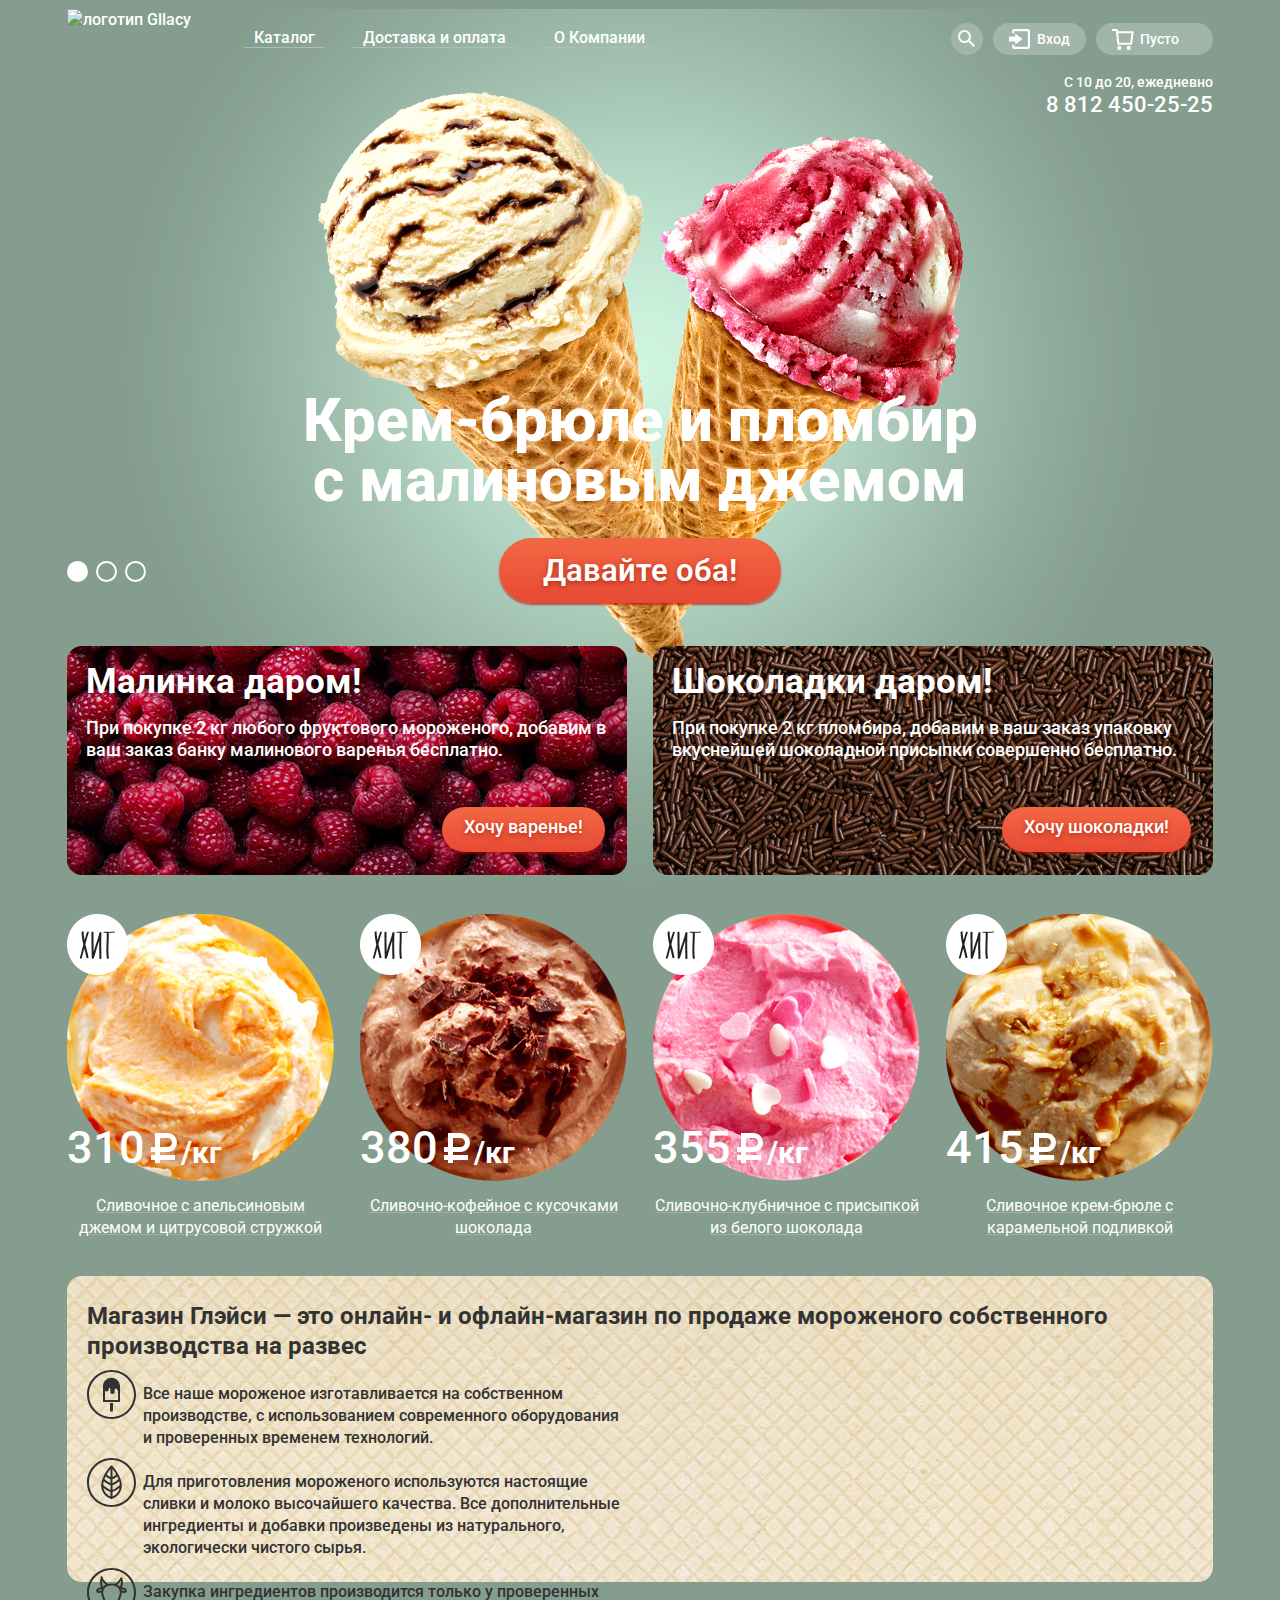
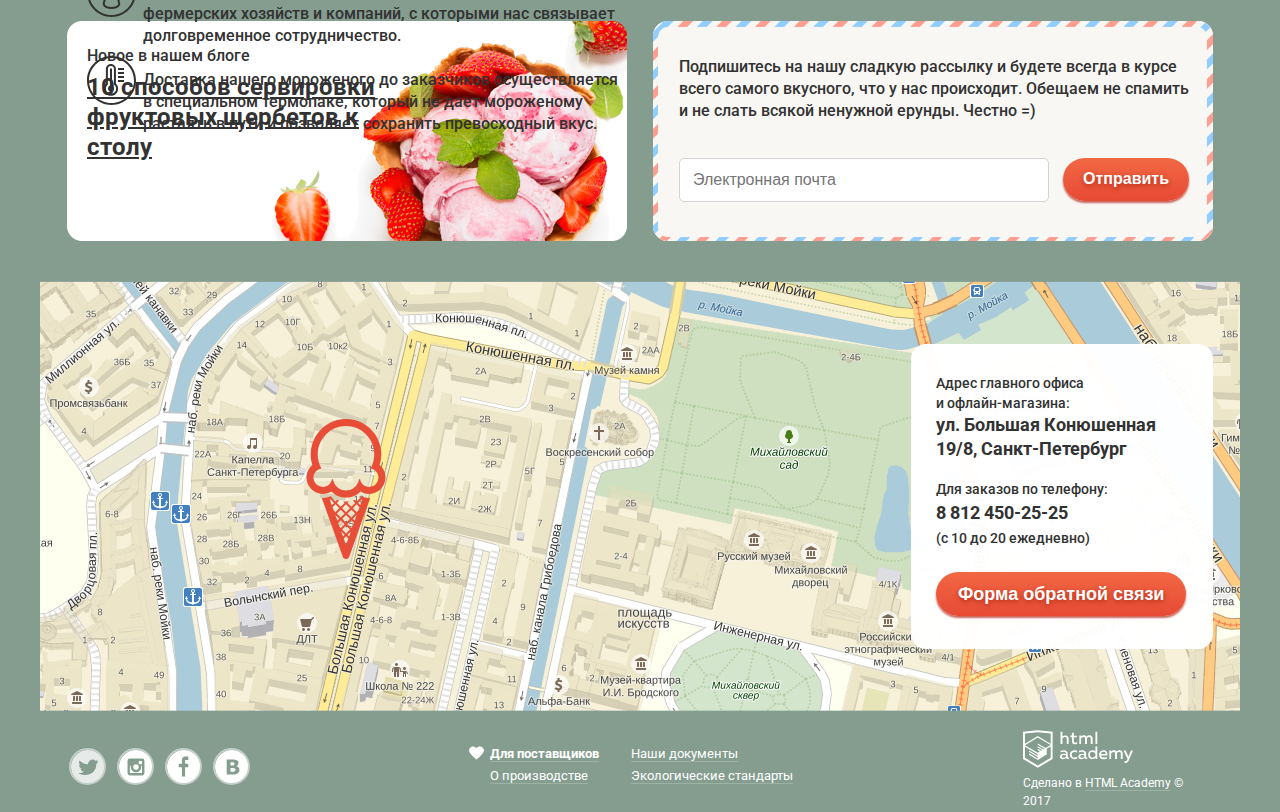
==== commit d6d5250d: "Декоративные элементы каталога" ====
--- a/index.html
+++ b/index.html
@@ -62,7 +62,7 @@
                   <a class="login-link" href="login.html">Вход</a>
                 </div>
                 <div class="header-bag">
-                  <a class="bag" href="#">Пусто</a>
+                  <a class="bag" href="#">Пусто </a>
                 </div>
               </div>
               <div class="header-contacs">
--- a/css/style.css
+++ b/css/style.css
@@ -38,7 +38,8 @@
 
 .site-navigation a {
     color: #ffffff;
-    border-bottom: 1px solid #adbdb4; 
+    border-bottom: 1px solid #adbdb4;
+    padding: 0 10px;
 }
 
 .site-navigation a:hover {
@@ -46,7 +47,7 @@
     border-radius: 50px;
     padding: 5px 10px;
     color:#333333;
-    border-bottom: none;
+    border-bottom: none;    
 }
 
 .site-navigation a:focus {
@@ -128,12 +129,13 @@
     background-size: 22px;
     background-color: #a1b4a9;
     background-repeat: no-repeat;
-    font-size: 14px;
-    color: #ffffff;
-    line-height: 16px;
     border-radius: 40px;
     background-position: 16px 50%;
-
+    font-size: 14px;
+    color: #ffffff;
+    line-height: 16px;
+    padding: 8px 18px 8px 44px;
+    width: 55px;
 }
 
 /* .header-bag a:hover {
@@ -380,6 +382,8 @@
 }
 
 .breadcrumbs_catalog {
+    margin: 0;
+    padding: 0;
     color: #ffffff;
     font-size: 14px;
     line-height: 16px;
@@ -498,7 +502,7 @@
     font-weight: bold;
     border-radius: 100px;
     border: 2px solid #ffffff;
-    padding: 5px 10px;
+    padding: 7px 10px;
 }
 
 .button-catalog:hover {
@@ -557,10 +561,8 @@
 }
 
 .main-header {
-    margin-top: 9px;
-   
-    /* Временно для сетки */
-    min-height: 113px;
+    margin-top: 9px;  
+ 
 }
 
 .layout-header {
@@ -568,6 +570,7 @@
     width: 1146px;
     padding: 0;
 }
+
 
 .main-navigation {
     height: 100px;
@@ -591,7 +594,7 @@
 }
 
 .site-navigation {
-    width: 675px;
+    width: 680px;
     display: flex;
     justify-content: flex-start;
     padding-left: 0;
@@ -600,12 +603,18 @@
 .site-navigation li {
     margin-right: 28px;
     margin-top: 4px;
-}
-
-.current-item {
+    /* padding-left: 10px;
+    padding-right: 10px; */
+
+}
+
+
+
+.site-navigation .current-item {
     background-color: #d07058;
     border-radius: 40px;
-    padding: 7px 15px;
+    padding: 5px 10px;
+    width: 60px;
     border: none;
 }
 
@@ -645,8 +654,7 @@
 }
 
 .bag {
-    display: block;
-    padding: 8px 35px 8px 44px;
+    display: block;   
 }
 
 
@@ -656,7 +664,6 @@
     font-weight: 500;
     height: 58px;
     width: 267px;
-
 }
 
 .header-mode {
@@ -670,7 +677,8 @@
 .layout-container {
     width: 1146px;
     margin: 0 auto; 
-    padding: 0;   
+    padding: 0; 
+    
   
 }
 
@@ -938,6 +946,13 @@
    padding-bottom: 15px;
 }
 
+.hr-footer {
+    width: 1146px;
+    height: 1px;
+    margin: auto;
+    border-bottom: 1px solid #a9bbb1;
+}
+
 .main-footer>.conteiner {
     width: 1146px;
     margin: 0 auto;
@@ -953,7 +968,7 @@
     display: flex;
     flex-direction: row;
     width: 267px;
-    height: 32px;
+    height: 34px;
     justify-content: flex-start;
     margin-top: 24px;
     margin-left: 2px;
@@ -962,35 +977,48 @@
 .footer-social li {
     margin-right: 11px;
     padding: 0;
-    width: 34px;
-    height: 34px;
+    width: 33px;
+    height: 33px;
     border: 2px solid #c2cec7; 
-    border-radius: 50%;  
-}
-
-.footer-social li:first-child {
+    border-radius: 50%; 
+    box-shadow: none; 
+}
+
+
+
+.footer-social li:nth-child(1) {
     background-image: url(../img/twitter.svg);
     background-repeat: no-repeat;
-    background-size: 32;  
+    background-size: 34px;
+    width: 33px;
+    height: 33px;
+}
+
+.social-button:hover {
+    background-image: url(../img/twitter-hover.svg);
+    background-repeat: no-repeat;
+    background-size: 34px;
 }
 
 .footer-social li:nth-child(2) {
     background-image: url(../img/instagram.svg);
     background-repeat: no-repeat;
-    background-size: 32;  
+    background-size: 34px;  
+    
 }
 
 .footer-social li:nth-child(3) {
     background-image: url(../img/fb.svg);
     background-repeat: no-repeat;
-    background-size: 32;  
+    background-size: 34px; 
 }
 
 .footer-social li:nth-child(4) {
     background-image: url(../img/vk.svg);
     background-repeat: no-repeat;
-    background-size: 32;  
-}
+    background-size: 34px;
+}
+
 
 .footer-navigation {
     margin: 0;
@@ -1092,46 +1120,91 @@
 /*сетка каталога */
 
 .breadcrumbs_catalog {
-    margin: 0;
-    padding: 0;
+    margin-top: -10px;
     display: flex;
     flex-direction: row;
     justify-content: flex-start;
     width: 267px;
-    height: 22px;
+    
 } 
 .breadcrumbs_catalog li{
     width: 67px;
     margin-right: 9px;
 }
 
+.page-title {
+    padding: 0;
+    margin: 0;
+    font-size: 35px;
+    line-height: 41px;
+    font-weight: 700;
+    margin: 4px 0 20px;
+}
+
 .filter-form {
-    width: 964px;
-    display: flex;
+    margin-top: 30px;
+    width: 900px;
+    display: flex;
+    flex-direction: row;
     flex-wrap: wrap;
     justify-content: space-between;
-    align-content: center;
+    align-content: space-between;
+    height: 130px;
+}
+
+fieldset {
+    border: none;
+    padding: 0;
+    margin: 0;
+}
+
+legend {
+    font-size: 14px;
+    line-height: 16px;
+    font-weight: 400;
+    margin: 15px 15px 5px;
+
 }
 
 .sort select {
     width: 194px;
-    
+    padding: 7px 10px;
+
+    -webkit-appearance: none;
+    
+    
+}
+
+.sort select::after {
+    content: "\2BC6";
+    display: block;
+    position: absolute;
+    right: -10px;
+    bottom: 10px;
+    font-size: 18px;
+    width: 18px;
+    height: 18px;
+    color: #ffffff;
 }
 
 .range-price {
     width: 219px;
+    padding: 4px 10px;
 }
 
 .radio-fat {
     width: 415px;
+    padding: 7px 10px;
 }
 
 .additive-checkbox {
     width: 702px;
+    padding: 7px 10px;
 }
 
 .button-catalog {
     width: 145px;
+   
 }
 
 .items-catalog {
@@ -1164,10 +1237,34 @@
     align-self: flex-end;     
 }
 
+.pagination-arrow-left {
+    background-image: url("../img/icon-right-small.svg");
+    background-repeat: no-repeat;
+    background-position-x: 5px;
+    background-position-y: 5px;
+    transform: rotateY(180deg);
+
+    width: 15px;
+    height: 20px;
+}
+
+.pagination-arrow-right {
+    background-image: url("../img/icon-right-small.svg");
+    background-repeat: no-repeat;
+    background-position-x: 5px;
+    background-position-y: 5px;
+    
+
+    width: 15px;
+    height: 20px;
+}
+
 .pagination-list li {
     
     text-align: center;
     margin: 7px; 
+    margin-top: 100px;
+
 }
 
 
@@ -1177,7 +1274,7 @@
 .site-wrapper {
     min-width: 940px;
     background-color: #849d8f;
-    background-image: url("../img/slider-item1.png");
+    background-image: url("../img/slider-item4.png");
     background-repeat: no-repeat;
     background-position: top center;
     
@@ -1211,7 +1308,8 @@
     width: 700px;
     margin: 0 auto;
     margin-bottom: 27px;
-    
+    margin-top: 10px; 
+
     font-size: 60px;
     line-height: 60px;
     font-weight: 800;
@@ -1279,7 +1377,7 @@
 
   #product-1:checked ~ .site-wrapper {
     background-color: #849d8f;
-    background-image: url("../img/slider-item1.png");
+    background-image: url("../img/slider-item4.png");
   }
   
   #product-2:checked ~ .site-wrapper {
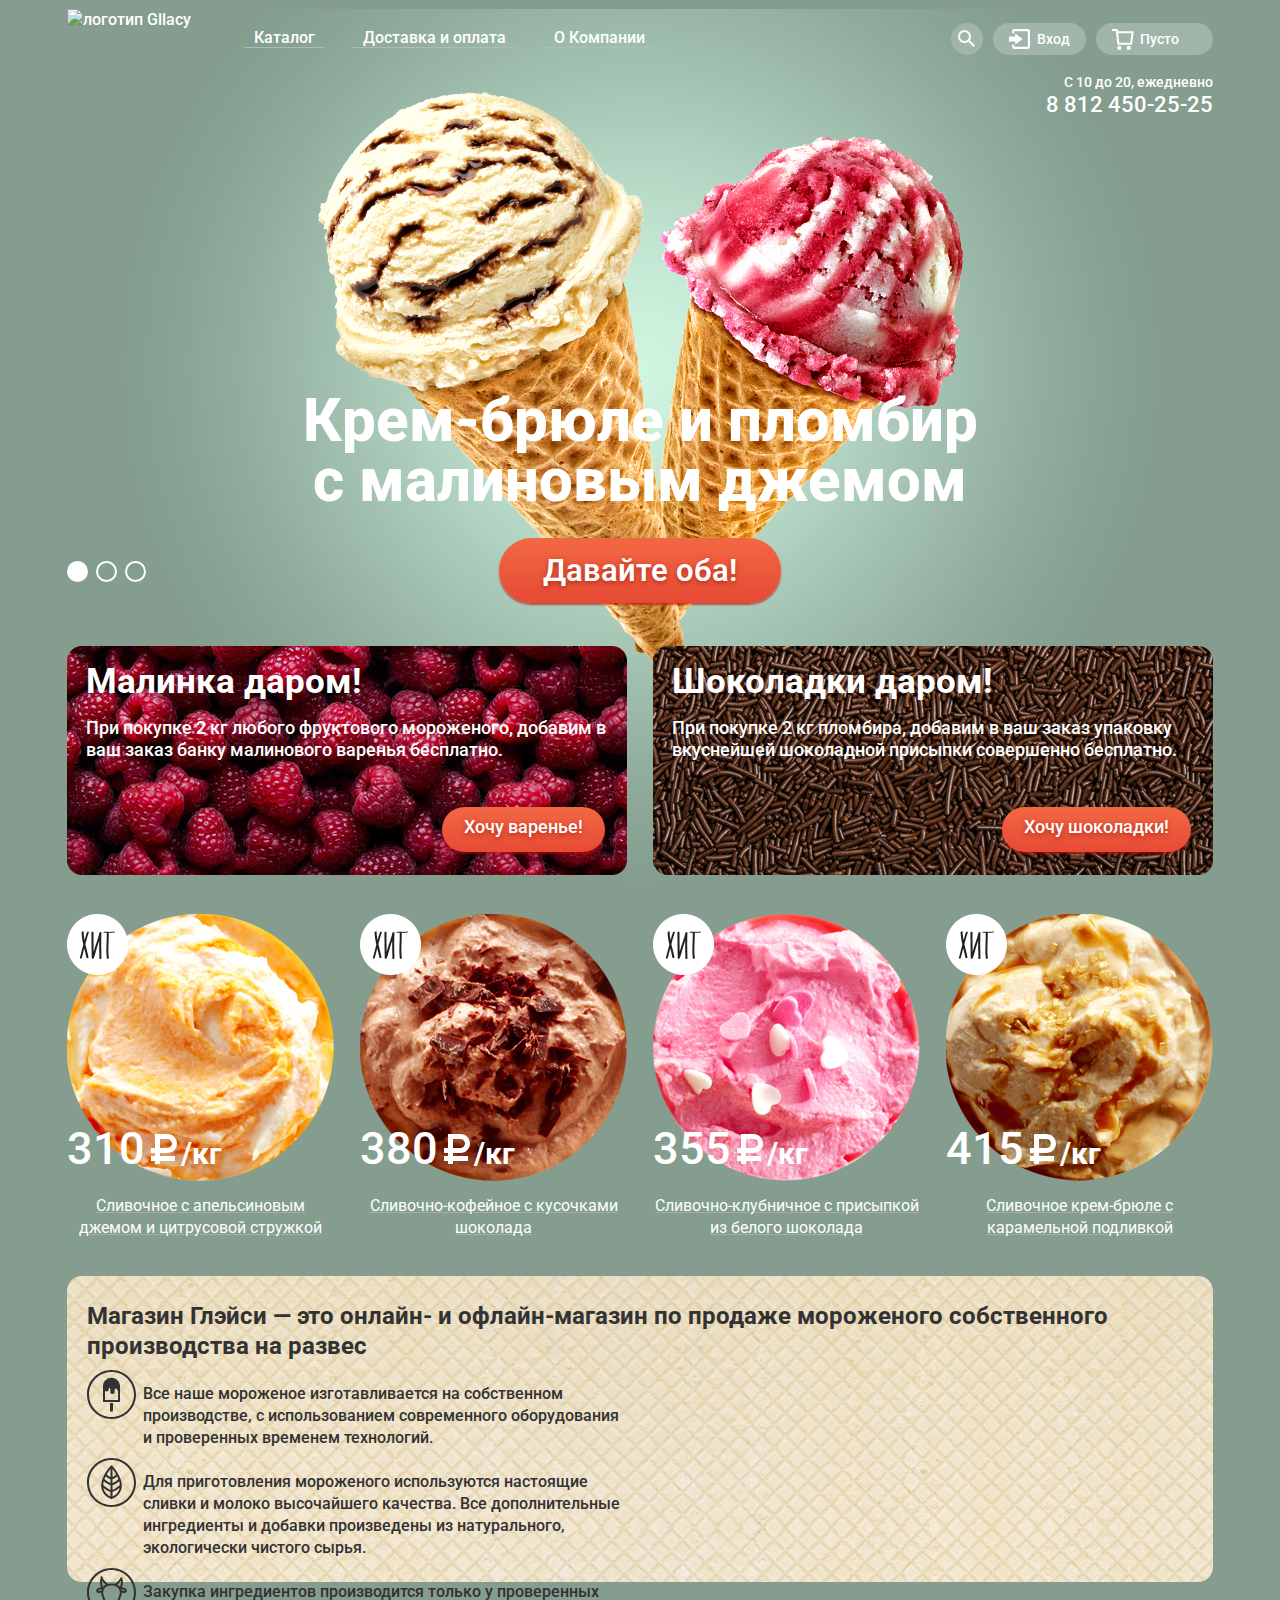
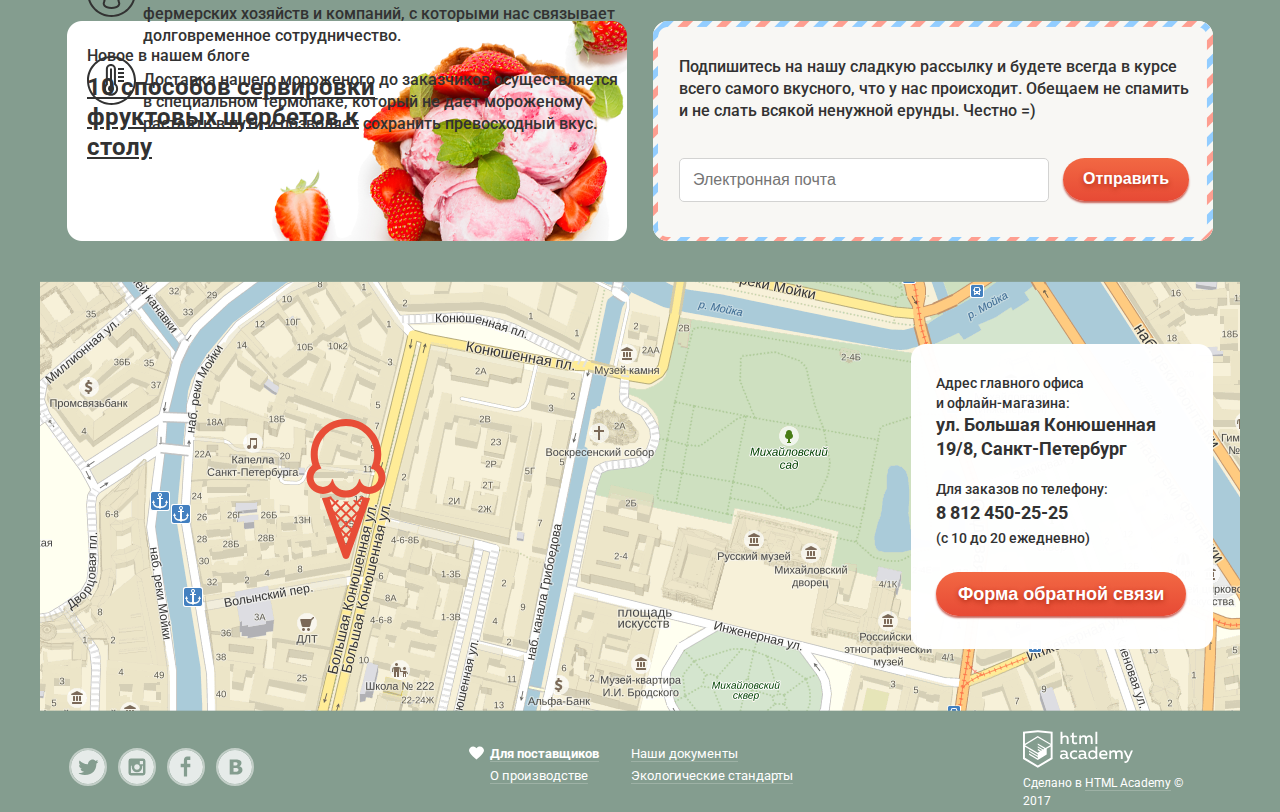
==== commit 1b795100: "Стилизация пагинации и соц. сетей" ====
--- a/index.html
+++ b/index.html
@@ -66,7 +66,8 @@
                 </div>
               </div>
               <div class="header-contacs">
-                <p class="header-mode"> С 10 до 20, ежедневно<br>
+                <p class="header-mode"> С 10 до 20, ежедневно
+                  <br>
                   <a href="tel:88124502525" class="header-tel">8 812 450-25-25</a>
                 </p>
               </div>
@@ -186,53 +187,53 @@
               <form class="sending-form" action="https://echo.htmlacademy.ru" method="post">
                 <p class="sending-text">Подпишитесь на нашу сладкую рассылку и будете всегда в курсе всего самого вкусного, что у нас происходит.
                   Обещаем не спамить и не слать всякой ненужной ерунды. Честно =) </p>
-                <input type="email" name="sending" id="sending-id" placeholder="Электронная почта">               
+                <input type="email" name="sending" id="sending-id" placeholder="Электронная почта">
                 <input class="button" type="submit" value="Отправить">
               </form>
             </div>
           </section>
-        </div> 
-        
-          <section class="map-container">
-            <h2 class="visually-hidden">Карта</h2>
-            <div class="map">
-              <div class="pin"></div>
-              <div class="address-text">
-                <p class="address">Адрес главного офиса
-                  <br> и офлайн-магазина:
-                  <br>
-                  <b>ул. Большая Конюшенная<br>
-                    19/8, Санкт-Петербург</b>
-                </p>
-                <p class="tel">
-                  Для заказов по телефону:
-                  <br>
-                  <a href="tel:88124502525">
-                    <b>8 812 450-25-25</b>
-                  </a>
-                  <br> (с 10 до 20 ежедневно)</p>
-                <form class="email-form" action="https://echo.htmlacademy.ru" method="post">
-                 <input type="submit" class="button" value="Форма обратной связи">
-                </form>
-              </div>
+        </div>
+
+        <section class="map-container">
+          <h2 class="visually-hidden">Карта</h2>
+          <div class="map">
+            <div class="pin"></div>
+            <div class="address-text">
+              <p class="address">Адрес главного офиса
+                <br> и офлайн-магазина:
+                <br>
+                <b>ул. Большая Конюшенная
+                  <br> 19/8, Санкт-Петербург</b>
+              </p>
+              <p class="tel">
+                Для заказов по телефону:
+                <br>
+                <a href="tel:88124502525">
+                  <b>8 812 450-25-25</b>
+                </a>
+                <br> (с 10 до 20 ежедневно)</p>
+              <form class="email-form" action="https://echo.htmlacademy.ru" method="post">
+                <input type="submit" class="button" value="Форма обратной связи">
+              </form>
             </div>
-          </section>
-         
+          </div>
+        </section>
+
       </main>
       <footer class="main-footer">
         <div class="conteiner">
           <ul class="footer-social">
-            <li>
-              <a class="social-button" href="#"></a>
-            </li>
-            <li>
-              <a class="social-button" href="#"></a>
-            </li>
-            <li>
-              <a class="social-button" href="#"></a>
-            </li>
-            <li>
-              <a class="social-button" href="#"></a>
+            <li class="button-twitter">
+              <a href="#"></a>
+            </li>
+            <li class="button-instagram">
+              <a href="#"></a>
+            </li>
+            <li class="button-fb">
+              <a href="#"></a>
+            </li>
+            <li class="button-vk">
+              <a href="#"></a>
             </li>
           </ul>
           <ul class="footer-navigation">
--- a/css/style.css
+++ b/css/style.css
@@ -457,33 +457,36 @@
     font-weight: 700;
 }
 
+.pagination-list  {
+    list-style: none;
+}
+
 .pagination-list a {
     font-size: 16px;
-    line-height: 18px;
+    line-height: 28px;
     color: #ffffff;
     list-style: none;
+    padding: 8px;
 }
 
 .pagination-item-current {
-    border-radius: 100%;
+    border-radius: 50%;
     background-color: #ffffff;
-    display: block;
-     
-   
-    width: 27px;
+    color: #323232;
+    width: 26px;
+    height: 24px;
+    padding-top: 2px;
+        
+    font-weight: 700;
+    display: inline-block;
+    text-align: center;
+}
+
+.pagination-list .pagination-item:hover {
+    border-radius: 50%;
+    background-color: #9db1a5;
+    width: 26px;
     height: 26px;
-    
-}
-
-.pagination-item-current a{
-    color: #323232;
-    font-size: 16px;
-    line-height: 18px; 
-  
-}
-
-.pagination-list  {
-    list-style: none;
 }
 
 .footer-social a{
@@ -977,8 +980,8 @@
 .footer-social li {
     margin-right: 11px;
     padding: 0;
-    width: 33px;
-    height: 33px;
+    width: 34px;
+    height: 34px;
     border: 2px solid #c2cec7; 
     border-radius: 50%; 
     box-shadow: none; 
@@ -986,35 +989,76 @@
 
 
 
-.footer-social li:nth-child(1) {
+.footer-social .button-twitter {
+   
     background-image: url(../img/twitter.svg);
     background-repeat: no-repeat;
     background-size: 34px;
-    width: 33px;
-    height: 33px;
-}
-
-.social-button:hover {
+
+}
+
+.footer-social .button-twitter:hover {
     background-image: url(../img/twitter-hover.svg);
     background-repeat: no-repeat;
     background-size: 34px;
 }
 
-.footer-social li:nth-child(2) {
+.footer-social .button-twitter:active {
+    background-image: url(../img/twitter-active.svg);
+    background-repeat: no-repeat;
+    background-size: 34px;
+}
+
+.footer-social .button-instagram {
     background-image: url(../img/instagram.svg);
     background-repeat: no-repeat;
     background-size: 34px;  
-    
-}
-
-.footer-social li:nth-child(3) {
+}
+
+.footer-social .button-instagram:hover {
+    background-image: url(../img/instagram-hover.svg);
+    background-repeat: no-repeat;
+    background-size: 34px;  
+}
+
+.footer-social .button-instagram:active {
+    background-image: url(../img/instagram-active.svg);
+    background-repeat: no-repeat;
+    background-size: 34px;  
+}
+
+.footer-social .button-fb {
     background-image: url(../img/fb.svg);
     background-repeat: no-repeat;
     background-size: 34px; 
 }
 
-.footer-social li:nth-child(4) {
+.footer-social .button-fb:hover {
+    background-image: url(../img/fb-hover.svg);
+    background-repeat: no-repeat;
+    background-size: 34px; 
+}
+
+.footer-social .button-fb:active {
+    background-image: url(../img/fb-active.svg);
+    background-repeat: no-repeat;
+    background-size: 34px; 
+}
+
+.footer-social .button-vk {
     background-image: url(../img/vk.svg);
+    background-repeat: no-repeat;
+    background-size: 34px;
+}
+
+.footer-social .button-vk:hover {
+    background-image: url(../img/vk-hover.svg);
+    background-repeat: no-repeat;
+    background-size: 34px;
+}
+
+.footer-social .button-vk:active {
+    background-image: url(../img/vk-active.svg);
     background-repeat: no-repeat;
     background-size: 34px;
 }
@@ -1103,6 +1147,7 @@
 .hidden-icecream {
     text-align: center;
     margin-top: 8px;
+    height: 45px;
 }
 
 .item-hit {
@@ -1132,6 +1177,18 @@
     margin-right: 9px;
 }
 
+
+/* не получилось сделать=((((
+
+breadcrumbs_catalog li:after {
+    content: "»";
+    color: #ffffff;
+    font-size: 16px;
+    padding: 2px;
+    
+    opacity: 1;
+} */
+
 .page-title {
     padding: 0;
     margin: 0;
@@ -1143,7 +1200,7 @@
 
 .filter-form {
     margin-top: 30px;
-    width: 900px;
+    width: 870px;
     display: flex;
     flex-direction: row;
     flex-wrap: wrap;
@@ -1188,13 +1245,21 @@
 }
 
 .range-price {
-    width: 219px;
+    width: 206px;
     padding: 4px 10px;
 }
 
 .radio-fat {
-    width: 415px;
+    width: 400px;
     padding: 7px 10px;
+}
+
+.radio-fat input {
+    margin-right: 8px;
+}
+
+.radio-fat label {
+    margin-right: 15px;
 }
 
 .additive-checkbox {
@@ -1249,25 +1314,21 @@
 }
 
 .pagination-arrow-right {
-    background-image: url("../img/icon-right-small.svg");
+    background-image: url("../img/icon-right-small-white.svg");
     background-repeat: no-repeat;
     background-position-x: 5px;
     background-position-y: 5px;
     
-
     width: 15px;
     height: 20px;
 }
 
 .pagination-list li {
     
-    text-align: center;
-    margin: 7px; 
+    margin: 3px; 
     margin-top: 100px;
 
 }
-
-
 
 /* Слайдер */
 
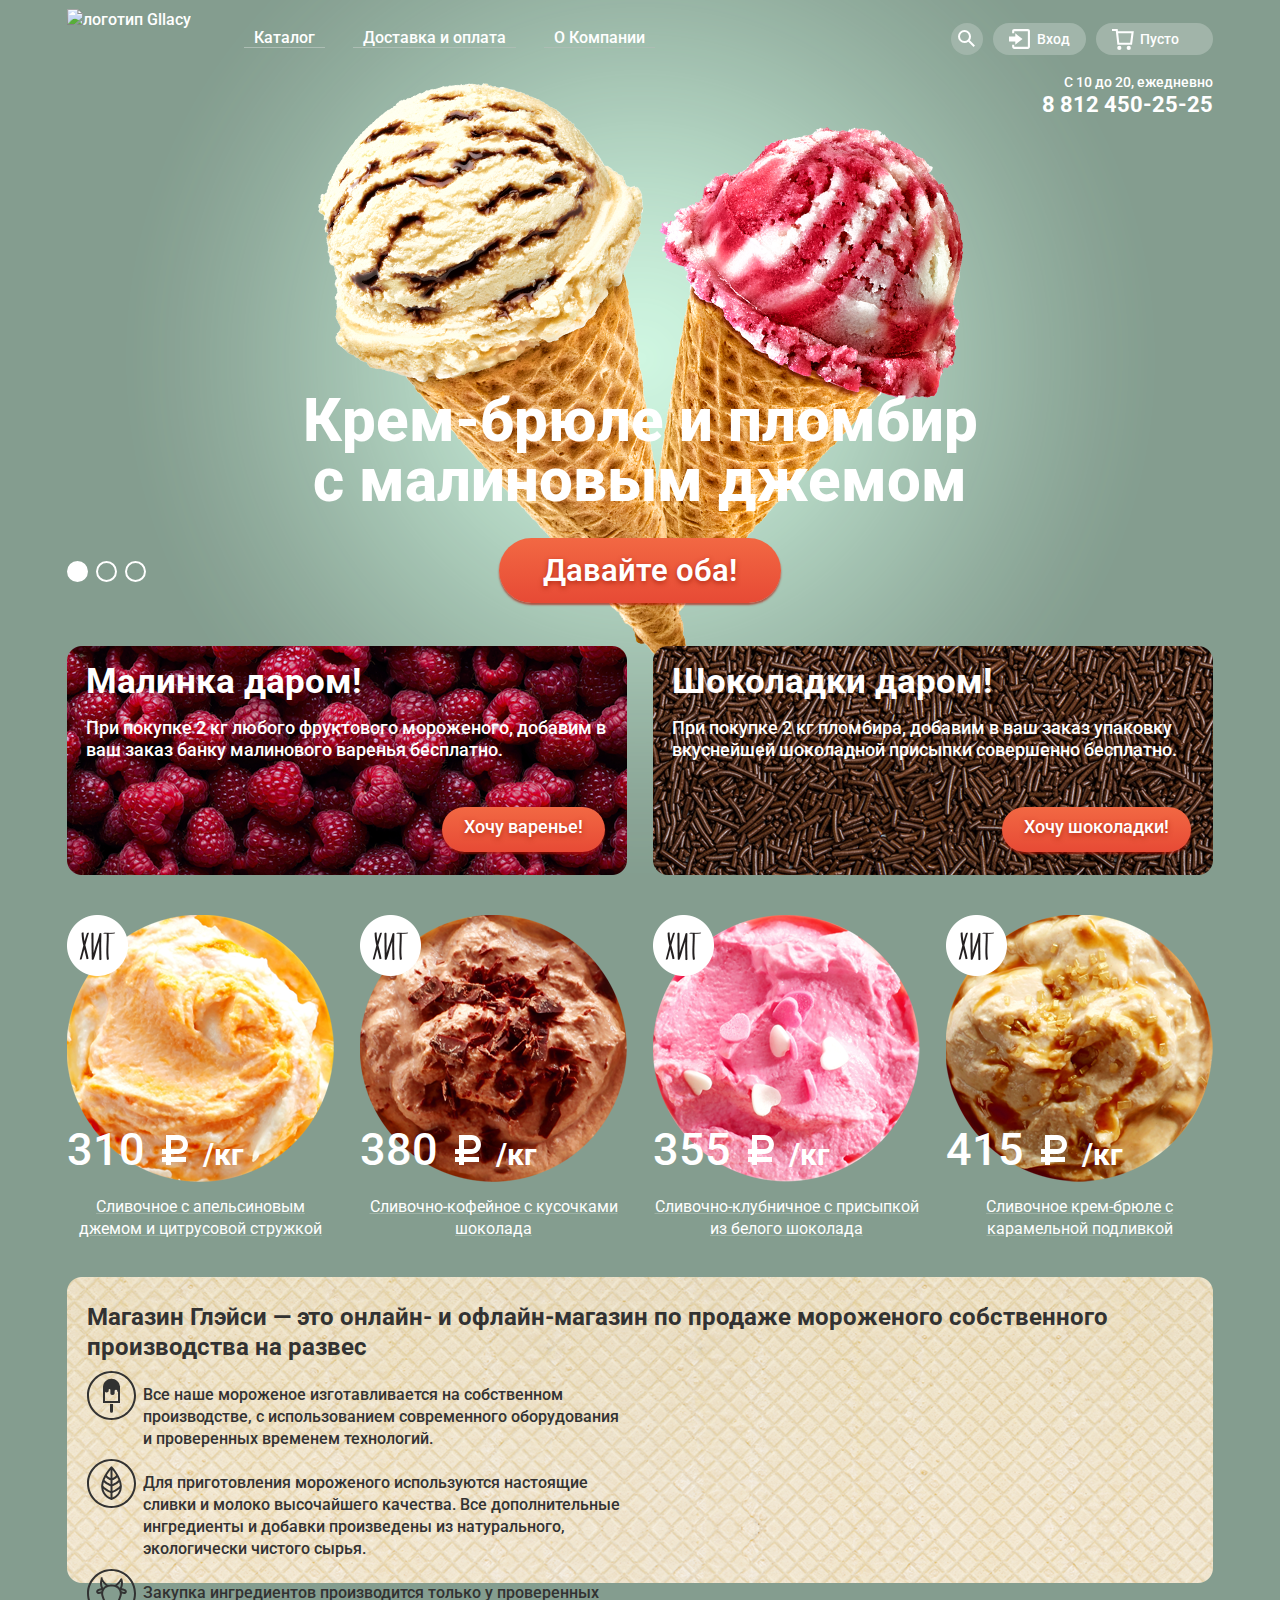
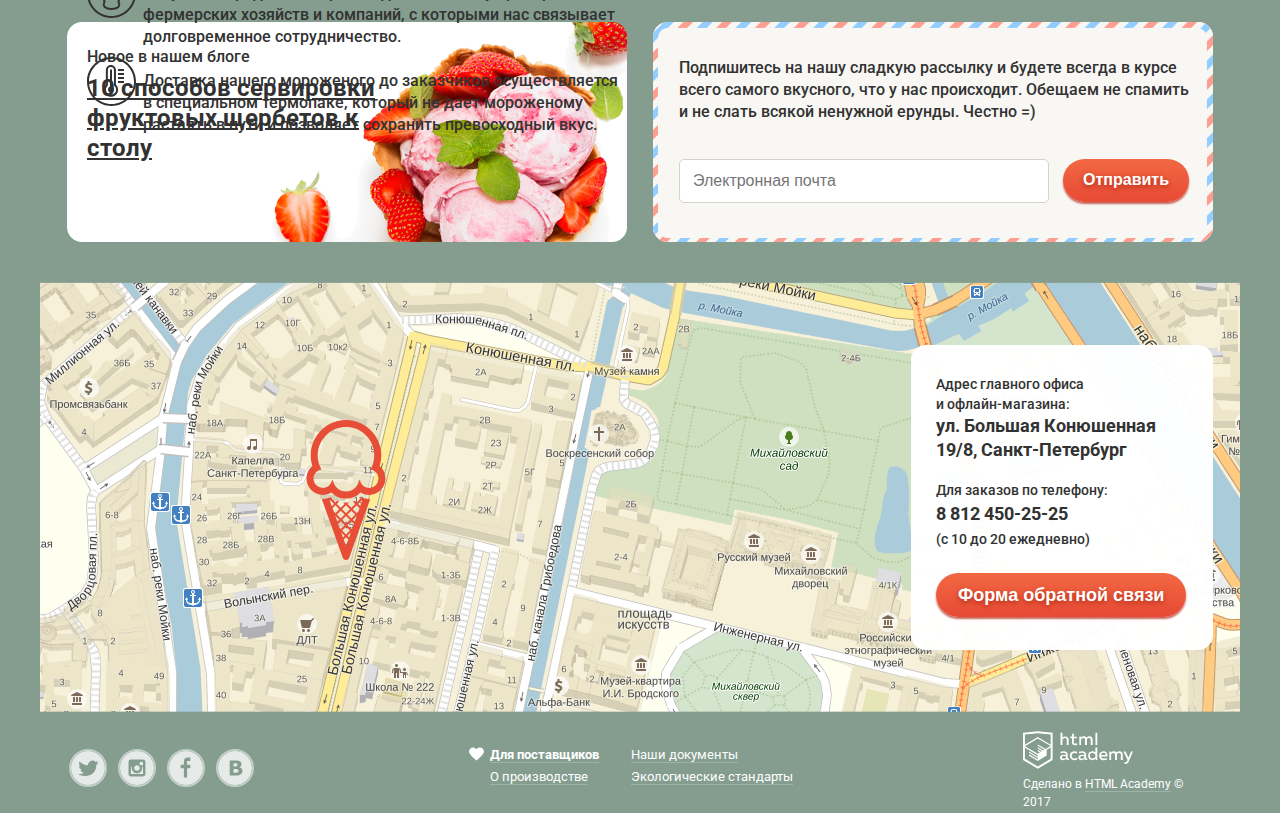
==== commit 91228a7c: "стилизация каталога" ====
--- a/index.html
+++ b/index.html
@@ -118,6 +118,7 @@
                 <p class="gifts-conditions-text">При покупке 2 кг пломбира, добавим в ваш заказ упаковку вкуснейшей шоколадной присыпки совершенно бесплатно.</p>
                 <a href="#" class="button">Хочу шоколадки!</a>
               </li>
+
             </ul>
           </section>
           <section class="items">
@@ -127,36 +128,58 @@
                 <a href="#">
                   <img src="img/ice-cream1.png" alt="сливочное мороженое" width="267" height="267">
                   <h3 class="hidden-icecream">Сливочное с апельсиновым джемом и цитрусовой стружкой</h3>
-                  <div class="price">310<span class="currency"></span><span class="kilo">/кг</span>
+                  <div class="price">310
+                    <span class="currency"></span>
+                    <span class="kilo">/кг</span>
                   </div>
                   <div class="item-hit"></div>
+                  <div class="view-item">
+                    <a href="#" class="button">Быстрый просмотр</a>
+                  </div>
                 </a>
               </li>
               <li class="item-container">
                 <a href="#">
                   <img src="img/ice-cream2.png" alt="сливочное мороженое" width="267" height="267">
                   <h3 class="hidden-icecream">Сливочно-кофейное с кусочками шоколада</h3>
-                  <div class="price">380<span class="currency"></span><span class="kilo">/кг</span>
+                  <div class="price">380
+                    <span class="currency"></span>
+                    <span class="kilo">/кг</span>
                   </div>
                   <div class="item-hit"></div>
-                </a>
+                  <div class="view-item">
+                    <a href="#" class="button">Быстрый просмотр</a>
+                  </div>
+                </a>
+
               </li>
               <li class="item-container">
                 <a href="#">
                   <img src="img/ice-cream3.png" alt="сливочное мороженое" width="267" height="267">
                   <h3 class="hidden-icecream">Сливочно-клубничное с присыпкой из белого шоколада</h3>
-                  <div class="price">355<span class="currency"></span><span class="kilo">/кг</span>
+                  <div class="price">355
+                    <span class="currency"></span>
+                    <span class="kilo">/кг</span>
                   </div>
                   <div class="item-hit"></div>
-                </a>
+                  <div class="view-item">
+                    <a href="#" class="button">Быстрый просмотр</a>
+                  </div>
+                </a>
+
               </li>
               <li class="item-container">
                 <a href="#">
                   <img src="img/ice-cream4.png" alt="сливочное мороженое" width="267" height="267">
                   <h3 class="hidden-icecream">Сливочное крем-брюле с карамельной подливкой</h3>
-                  <div class="price">415<span class="currency"></span><span class="kilo">/кг</span>
+                  <div class="price">415
+                    <span class="currency"></span>
+                    <span class="kilo">/кг</span>
                   </div>
                   <div class="item-hit"></div>
+                  <div class="view-item">
+                    <a href="#" class="button">Быстрый просмотр</a>
+                  </div>
                 </a>
               </li>
             </ul>
--- a/css/style.css
+++ b/css/style.css
@@ -564,7 +564,7 @@
 }
 
 .main-header {
-    margin-top: 9px;  
+    padding-top: 9px;  
  
 }
 
@@ -676,6 +676,7 @@
 .header-mode a {
     font-size: 22px;
     line-height: 24px;
+    font-weight: 700;
 }
 .layout-container {
     width: 1146px;
@@ -747,6 +748,7 @@
     display: flex;
     flex-direction: row;
     justify-content: space-between;
+    align-content: flex-start;
     margin: 0;
     padding: 0; 
     width: 100%;   
@@ -754,12 +756,38 @@
 
 .item-container {
     width: 267px;
-    height: 322px;
-    margin: 0;
-    padding: 0; 
-    
-
-}
+    height: 362px;
+    margin: 0;
+    padding: 0;
+    position: relative;  
+}
+
+.view-item {
+    margin: 0;
+    padding: 0;
+    width: 267px;
+    height: 45px;
+    display: none;
+} 
+
+.item-container:hover .view-item {
+    position: absolute;
+    bottom: 24px;
+    left: 25px;
+    display: block;
+    
+}
+
+.item-container:hover {
+    background-color: rgba(157,177,165,0.8);
+    width: 267px;
+    height: 390px;
+    border-radius: 10px;
+    padding: 5px 13px;    
+}
+
+
+    
 
 .features {
     height: 307px;    
@@ -1175,19 +1203,22 @@
 .breadcrumbs_catalog li{
     width: 67px;
     margin-right: 9px;
-}
-
-
-/* не получилось сделать=((((
-
-breadcrumbs_catalog li:after {
+    position: relative;
+}
+
+
+
+.breadcrumbs_catalog li::after {
     content: "»";
     color: #ffffff;
     font-size: 16px;
-    padding: 2px;
-    
-    opacity: 1;
-} */
+    position: absolute;
+    top: -1px;
+    right: -15px; 
+    width: 20px;
+    height: 20px;
+    
+} 
 
 .page-title {
     padding: 0;
@@ -1215,6 +1246,12 @@
     margin: 0;
 }
 
+fieldset label {
+    user-select: none;
+    position: relative;
+    display: inline-block;
+}
+
 legend {
     font-size: 14px;
     line-height: 16px;
@@ -1228,16 +1265,16 @@
     padding: 7px 10px;
 
     -webkit-appearance: none;
-    
-    
+    display: relative;
+ 
 }
 
 .sort select::after {
-    content: "\2BC6";
+    content: "⯆";
     display: block;
     position: absolute;
-    right: -10px;
-    bottom: 10px;
+    right: 0px;
+    top: 0px;
     font-size: 18px;
     width: 18px;
     height: 18px;
@@ -1254,13 +1291,36 @@
     padding: 7px 10px;
 }
 
+.radio-fat lable::before {
+    content:"";
+    position: absolute;
+
+    left: -42px;
+    top: 0px;
+
+    width: 25px;
+    height: 25px;
+
+    border: 2px solid #000000;
+}
+
+.radio-fat lable::after {
+    content:"";
+    position: absolute;
+
+    width: 15px;
+    height: 15px;
+
+    border: 2px solid #ffffff;
+}
+
 .radio-fat input {
     margin-right: 8px;
 }
 
 .radio-fat label {
     margin-right: 15px;
-}
+} 
 
 .additive-checkbox {
     width: 702px;
@@ -1272,7 +1332,10 @@
    
 }
 
-.items-catalog {
+
+
+.items-catalog,
+.items {
     margin-top: 38px;
     display: flex;
     flex-direction: column;
@@ -1283,10 +1346,9 @@
 
 .product-items {
     width: 100%;
-    height: 1128px;
-    display: flex;
-    flex-wrap: wrap;
-    
+    height: 1110px;
+    display: flex;
+    flex-wrap: wrap;   
 }
 
 .product-items li {
@@ -1325,8 +1387,8 @@
 
 .pagination-list li {
     
-    margin: 3px; 
-    margin-top: 100px;
+    margin: 2px; 
+    
 
 }
 
@@ -1335,7 +1397,7 @@
 .site-wrapper {
     min-width: 940px;
     background-color: #849d8f;
-    background-image: url("../img/slider-item4.png");
+    background-image: url("../img/slider-item1.png");
     background-repeat: no-repeat;
     background-position: top center;
     
@@ -1438,7 +1500,7 @@
 
   #product-1:checked ~ .site-wrapper {
     background-color: #849d8f;
-    background-image: url("../img/slider-item4.png");
+    background-image: url("../img/slider-item1.png");
   }
   
   #product-2:checked ~ .site-wrapper {
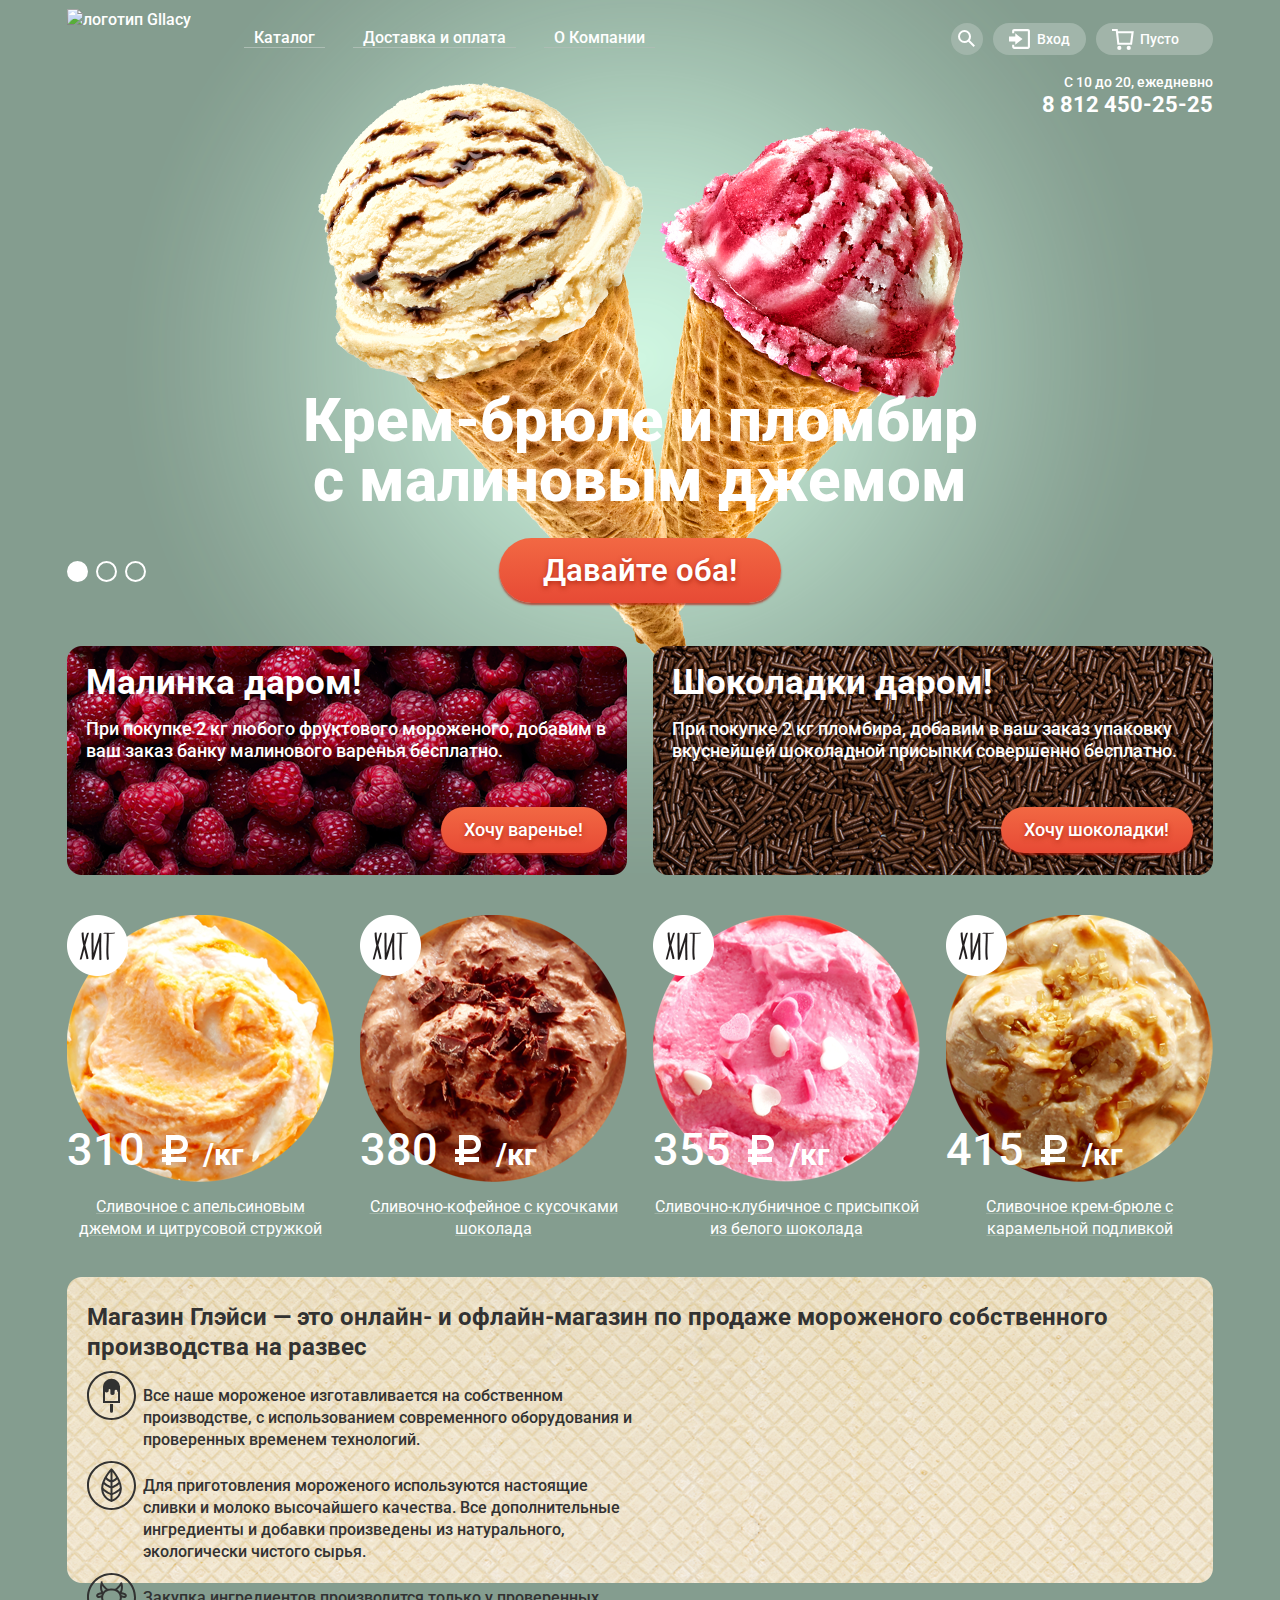
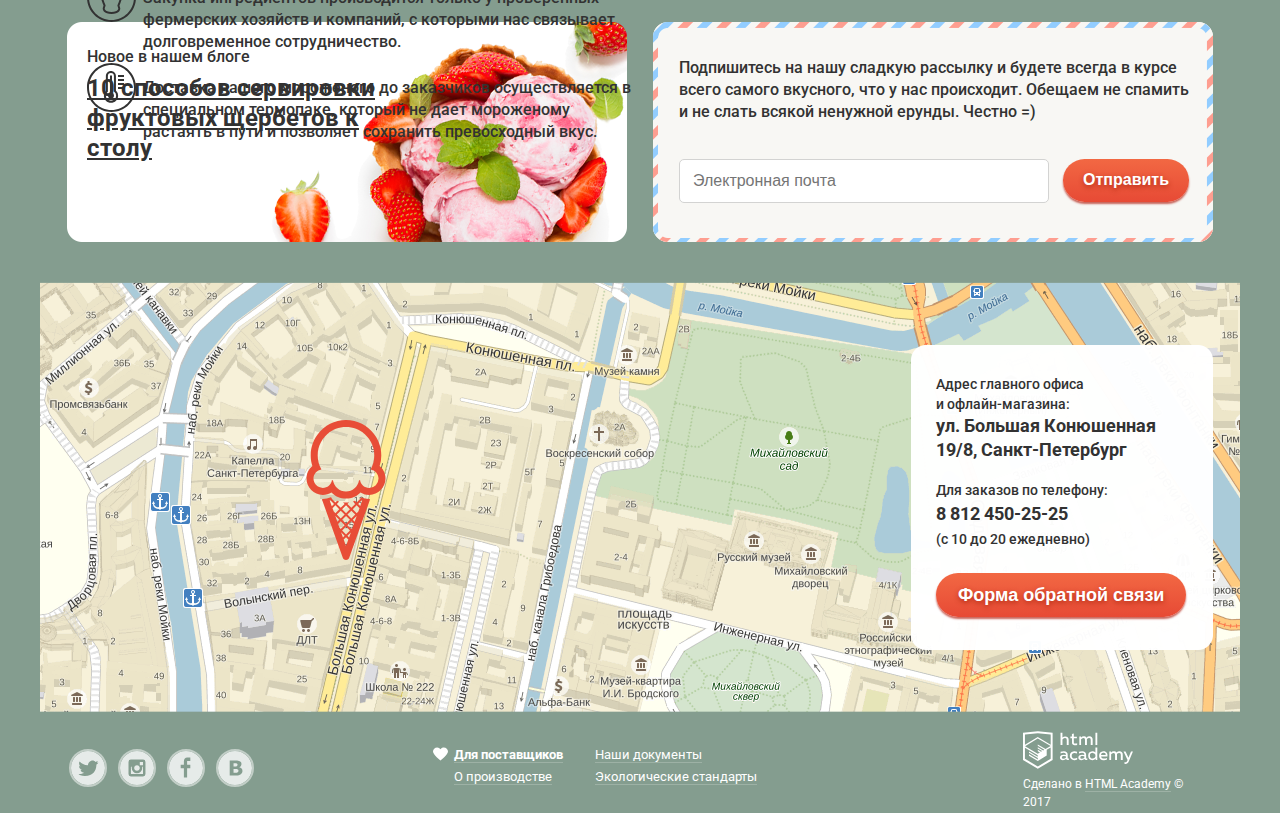
==== commit 0592241e: "правки  margin padding" ====
--- a/index.html
+++ b/index.html
@@ -289,7 +289,7 @@
 </body>
 
 </html>
-<!-- <section class="modal modal-login">
+<section class="modal modal-login">
     <h2 class="visually-hidden">Личный кабинет</h2>
     <form class="login-form" action="https://echo.htmlacademy.ru" method="post">
       <input type="email" name="email" id="email-id" placeholder="Электронная почта">
@@ -321,4 +321,4 @@
     </form>
 
     <span class="modal-close">x</span>
-  </section> -->+  </section> --- a/css/style.css
+++ b/css/style.css
@@ -318,7 +318,7 @@
     width: 1200px;
     height: 430px;  
 }
-
+ 
 .address-text {
     background-image: url("../img/contacs.png");
     background-repeat: no-repeat;
@@ -710,31 +710,29 @@
     flex-direction: column;
     justify-content: flex-start;
     align-items: flex-start;
-    
+    box-sizing: border-box;
+    padding: 16px 20px 0px 19px;
 
 }
 
 .hidden-gifts {
-    margin: 15px 19px 0 19px;
-    margin-top: 15px;
-    margin-left: 19px;
-    
+    margin: 0;    
 } 
 
 .gifts-conditions-text {
     font-size: 18px;
     font-weight: 500;
     line-height: 22px;
-    margin: 15px 19px 0 19px;
+    margin: 15px 0;
     
 }
 
 .gifts-conditions a { 
-    margin: 46px 22px 0 0;
-    padding: 09px 22px 14px;
     font-size: 18px;
     display: inline-block;
     align-self: flex-end;
+    padding: 12px 24px 12px 23px;
+    margin: 30px 0;
 }
 
 
@@ -792,6 +790,7 @@
 .features {
     height: 307px;    
     margin-top: 40px;
+
 }
 
 .features-container {
@@ -800,38 +799,32 @@
     justify-content: flex-start;
     width: 100%;
     margin: 0;
-    padding: 0;
+    padding: 25px 20px 0px;
+    box-sizing: border-box;
+
 }
 
 .features-text {
     width: 1125px;
     height: 92px;
     text-align: left;
-    margin: 25px 20px 0 20px; 
+    margin: 0;
 }
 
 .features-list {
-    margin: 0;
     padding: 0;
     list-style: none; 
     display: flex;
     flex-direction: column;
     justify-content: flex-start;
     flex-wrap: wrap;
-    /* width: 100%; */
-
-    margin-left: 20px; 
-    margin-right: 20px;
-    margin-top: 9px;
-       
+    margin: 9px 0px;        
 }
 
 .features-item {
     margin: 0;
-    padding: 13px 25px 09px 56px; 
-    width: 485px;
-    
-
+    width: 490px;
+    padding: 14px 20px 10px 56px;
 }
 
 .features-item:first-child {
@@ -998,7 +991,7 @@
     padding: 0;
     display: flex;
     flex-direction: row;
-    width: 267px;
+    
     height: 34px;
     justify-content: flex-start;
     margin-top: 24px;
@@ -1357,7 +1350,6 @@
 }
 
 .pagination-list {
-    width: 267px;
     display: flex;
     flex-direction: row;
     justify-content: flex-end;
@@ -1514,5 +1506,23 @@
   }
 
 
-
-
+.modal {
+    position: fixed;
+    background-color: #f8f7f4;
+    color: #323232;
+       
+}
+
+/* .modal-login {
+
+    padding: 20px;
+    top: 0px;
+    right: 100px;
+
+    width: 277px;
+    height: 214px;
+        
+} */
+
+
+
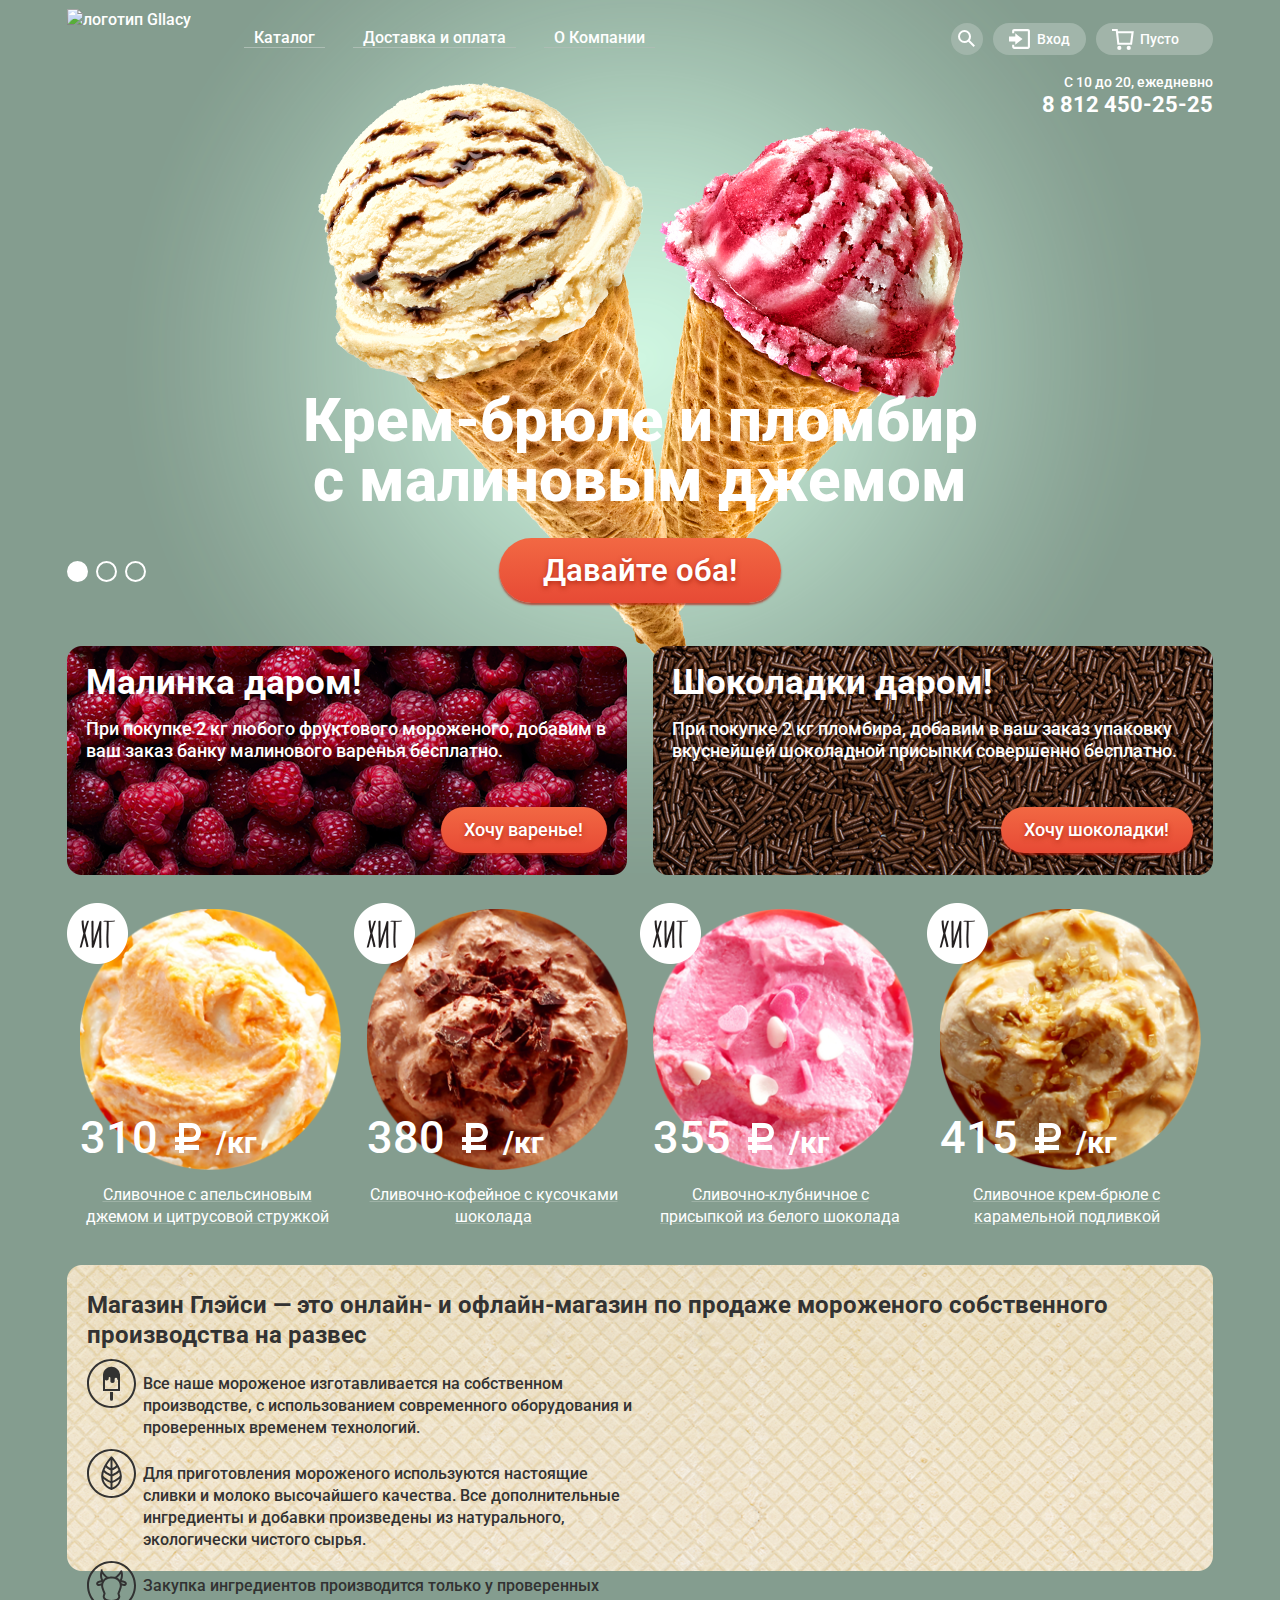
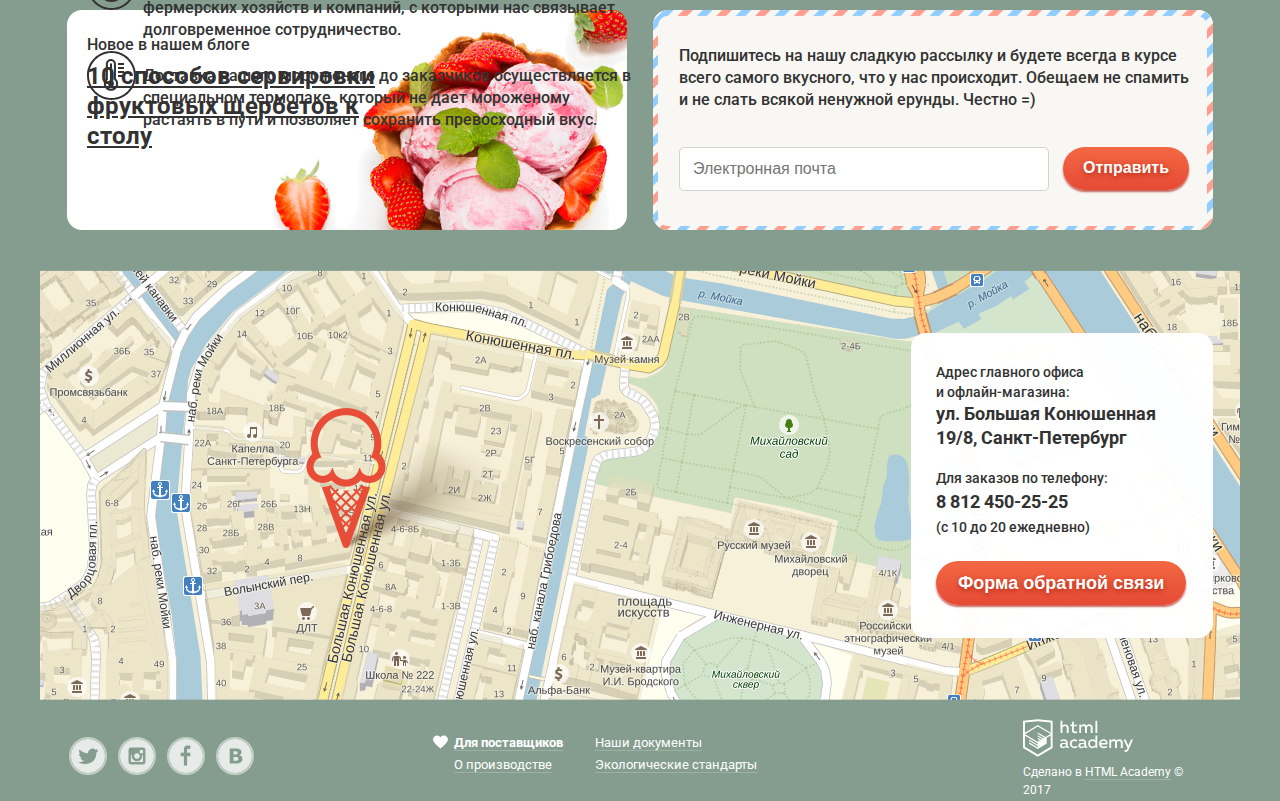
==== commit 88287160: "Доработка каталога" ====
--- a/index.html
+++ b/index.html
@@ -126,7 +126,7 @@
             <ul class="product-items">
               <li class="item-container">
                 <a href="#">
-                  <img src="img/ice-cream1.png" alt="сливочное мороженое" width="267" height="267">
+                  <img src="img/ice-cream1.png" alt="сливочное мороженое">
                   <h3 class="hidden-icecream">Сливочное с апельсиновым джемом и цитрусовой стружкой</h3>
                   <div class="price">310
                     <span class="currency"></span>
@@ -140,7 +140,7 @@
               </li>
               <li class="item-container">
                 <a href="#">
-                  <img src="img/ice-cream2.png" alt="сливочное мороженое" width="267" height="267">
+                  <img src="img/ice-cream2.png" alt="сливочное мороженое">
                   <h3 class="hidden-icecream">Сливочно-кофейное с кусочками шоколада</h3>
                   <div class="price">380
                     <span class="currency"></span>
@@ -151,11 +151,10 @@
                     <a href="#" class="button">Быстрый просмотр</a>
                   </div>
                 </a>
-
               </li>
               <li class="item-container">
                 <a href="#">
-                  <img src="img/ice-cream3.png" alt="сливочное мороженое" width="267" height="267">
+                  <img src="img/ice-cream3.png" alt="сливочное мороженое">
                   <h3 class="hidden-icecream">Сливочно-клубничное с присыпкой из белого шоколада</h3>
                   <div class="price">355
                     <span class="currency"></span>
@@ -170,7 +169,7 @@
               </li>
               <li class="item-container">
                 <a href="#">
-                  <img src="img/ice-cream4.png" alt="сливочное мороженое" width="267" height="267">
+                  <img src="img/ice-cream4.png" alt="сливочное мороженое">
                   <h3 class="hidden-icecream">Сливочное крем-брюле с карамельной подливкой</h3>
                   <div class="price">415
                     <span class="currency"></span>
--- a/css/style.css
+++ b/css/style.css
@@ -745,7 +745,7 @@
 .product-items {
     display: flex;
     flex-direction: row;
-    justify-content: space-between;
+    justify-content: flex-start;
     align-content: flex-start;
     margin: 0;
     padding: 0; 
@@ -753,44 +753,67 @@
 }
 
 .item-container {
-    width: 267px;
-    height: 362px;
-    margin: 0;
-    padding: 0;
-    position: relative;  
+    width: 25%;
+    height: 325px;
+    margin: 0;
+    margin-bottom: 35px;
+    position: relative;
+}
+
+.item-container a  {
+    display: block;
+    margin: 0;
+    padding: 6px 13px 0 13px;   
+    box-sizing: border-box;
+    width: 280px;
+}
+
+.item-container a img {
+    width: 261px; 
 }
 
 .view-item {
     margin: 0;
-    padding: 0;
-    width: 267px;
-    height: 45px;
-    display: none;
+    width: 280px;
+    height: 390px;
+    display: none;  
 } 
+
+.view-item a {
+    padding: 10px 22px;
+    width: 200px;
+    display: block;
+    margin: 10px auto;
+}
+
+.item-container:hover {
+    height: 325px;
+    background-color: rgba(157,177,165,0.5);
+    border-radius: 10px 10px 0 0;
+    width: 286px;  
+    box-sizing: border-box;
+}
 
 .item-container:hover .view-item {
     position: absolute;
-    bottom: 24px;
-    left: 25px;
+    height: 70px;
+    top: 325px;
+    left: 0;
     display: block;
-    
-}
-
-.item-container:hover {
-    background-color: rgba(157,177,165,0.8);
-    width: 267px;
-    height: 390px;
-    border-radius: 10px;
-    padding: 5px 13px;    
-}
-
-
-    
+    z-index: 3;
+    background-color: rgba(157,177,165,0.5);
+    border-radius: 0 0 10px 10px;
+    
+    box-sizing: border-box;
+    width: 286px;
+}
+
+
+
 
 .features {
     height: 307px;    
     margin-top: 40px;
-
 }
 
 .features-container {
@@ -930,7 +953,7 @@
 }
 
 .pin {
-    background-image: url(../img/pin.svg);
+    background-image: url(../img/pin.png);
     background-repeat: no-repeat;
     background-position-x: 266px;
     background-position-y: 138px;
@@ -1322,19 +1345,18 @@
 
 .button-catalog {
     width: 145px;
-   
-}
-
-
+}
 
 .items-catalog,
 .items {
-    margin-top: 38px;
+    margin: 0 auto;
+    margin-top: 26px;
     display: flex;
     flex-direction: column;
     justify-content: flex-start;
     align-content: flex-end;
     width: 1146px;
+    
 }
 
 .product-items {
@@ -1344,9 +1366,8 @@
     flex-wrap: wrap;   
 }
 
-.product-items li {
-    width: 267px;
-    position: relative;
+.product-items li {   
+    
 }
 
 .pagination-list {
